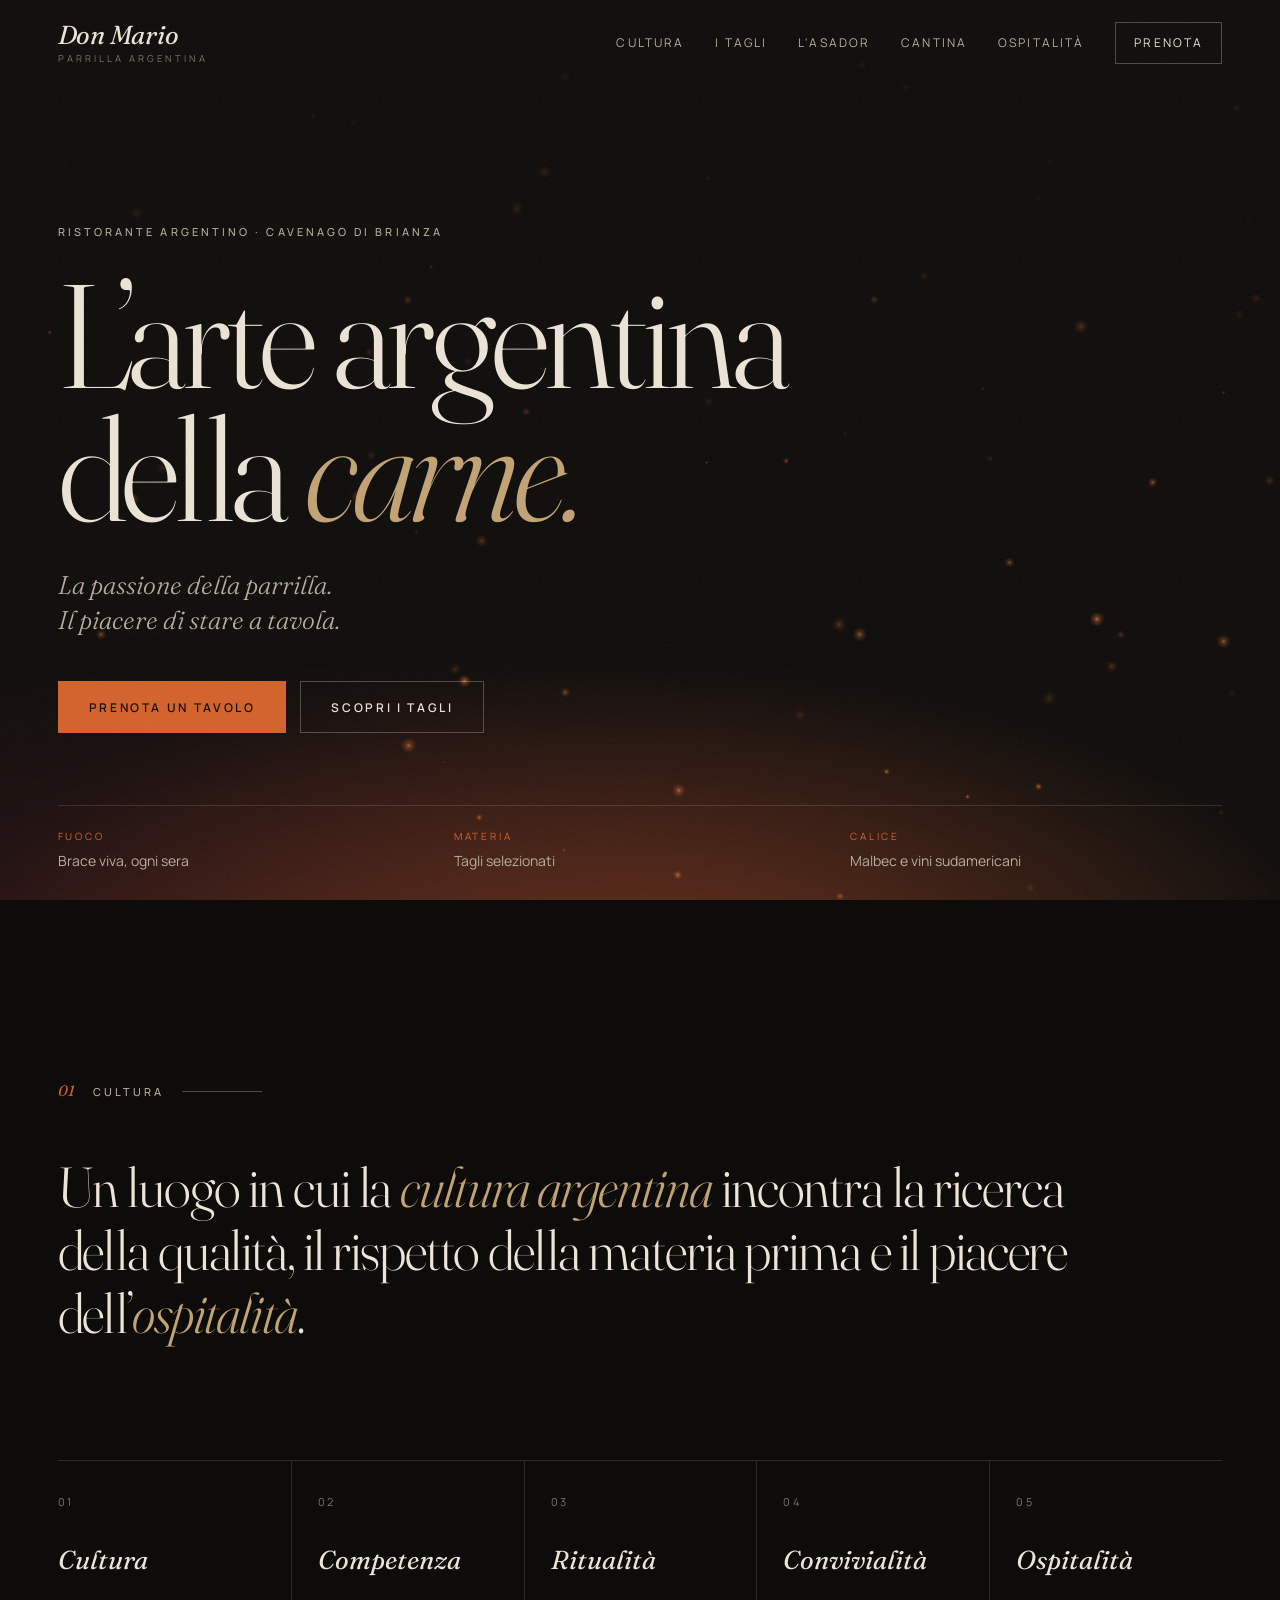
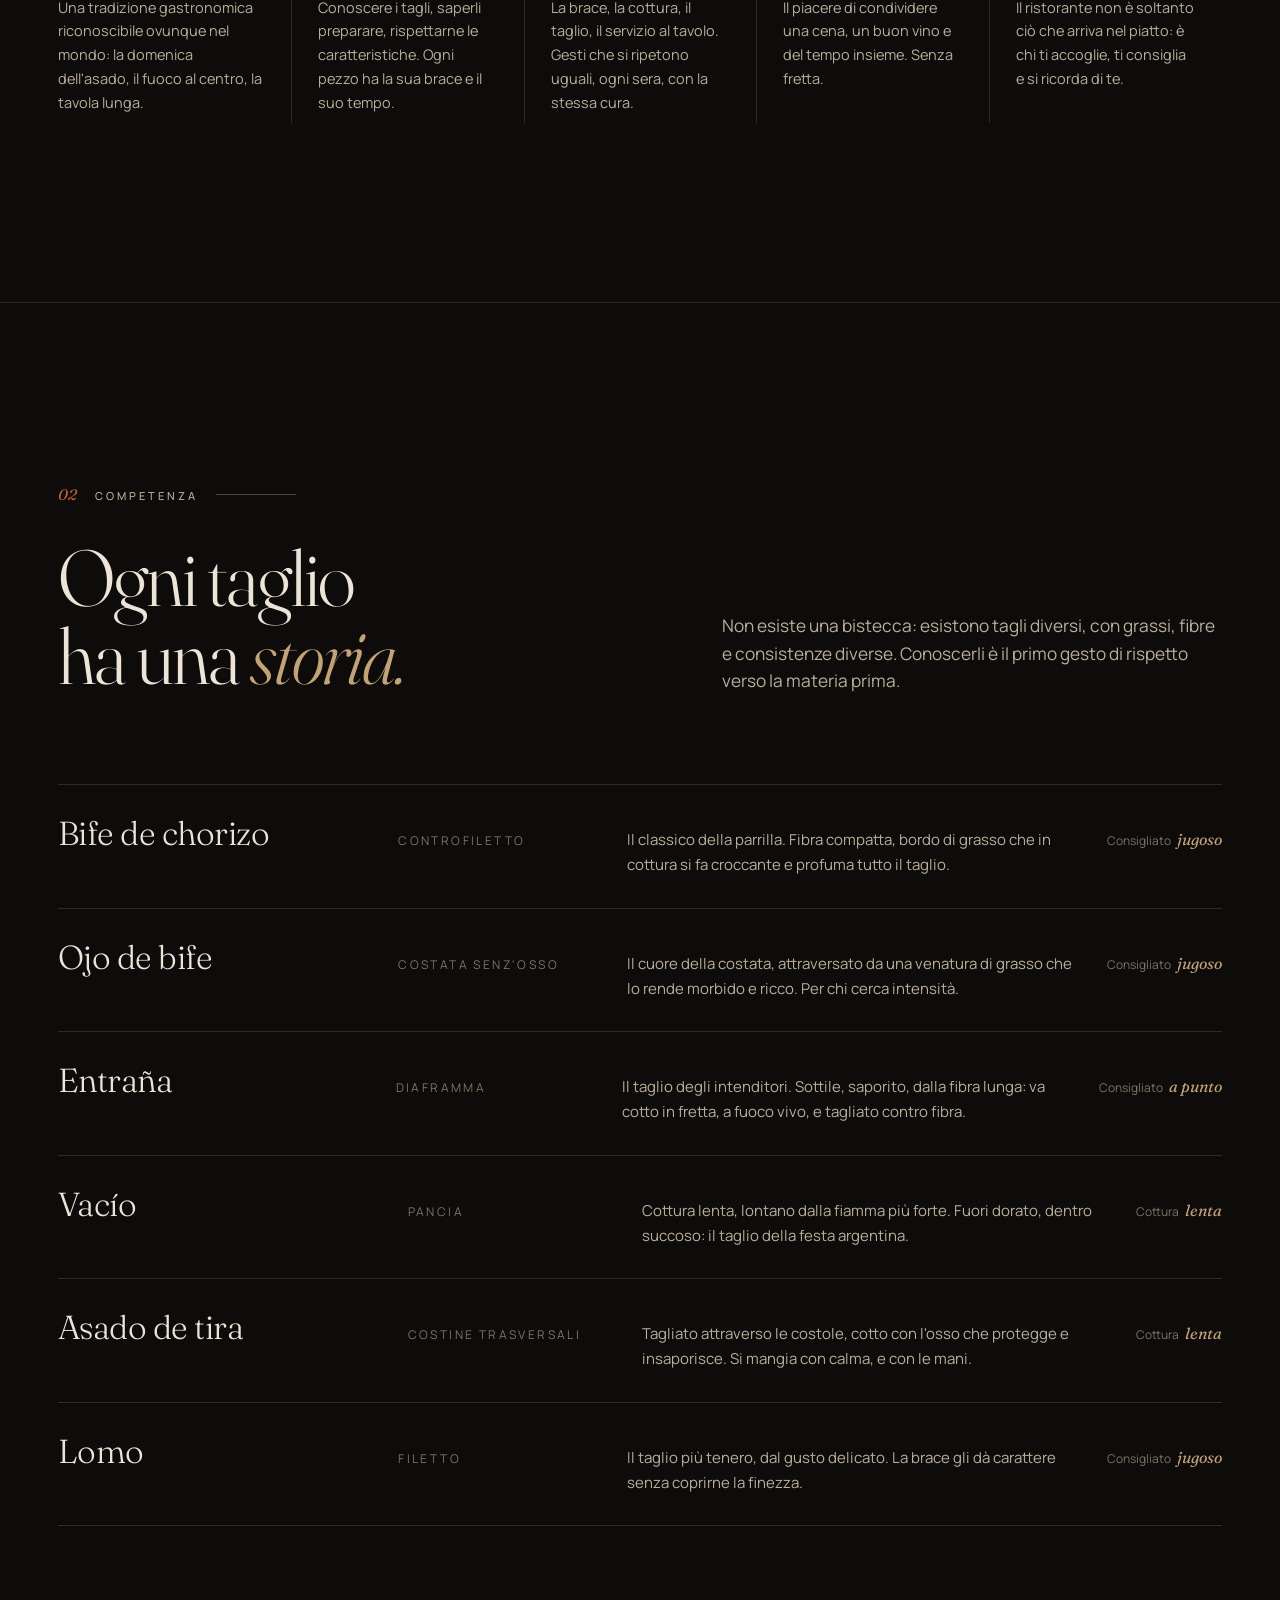
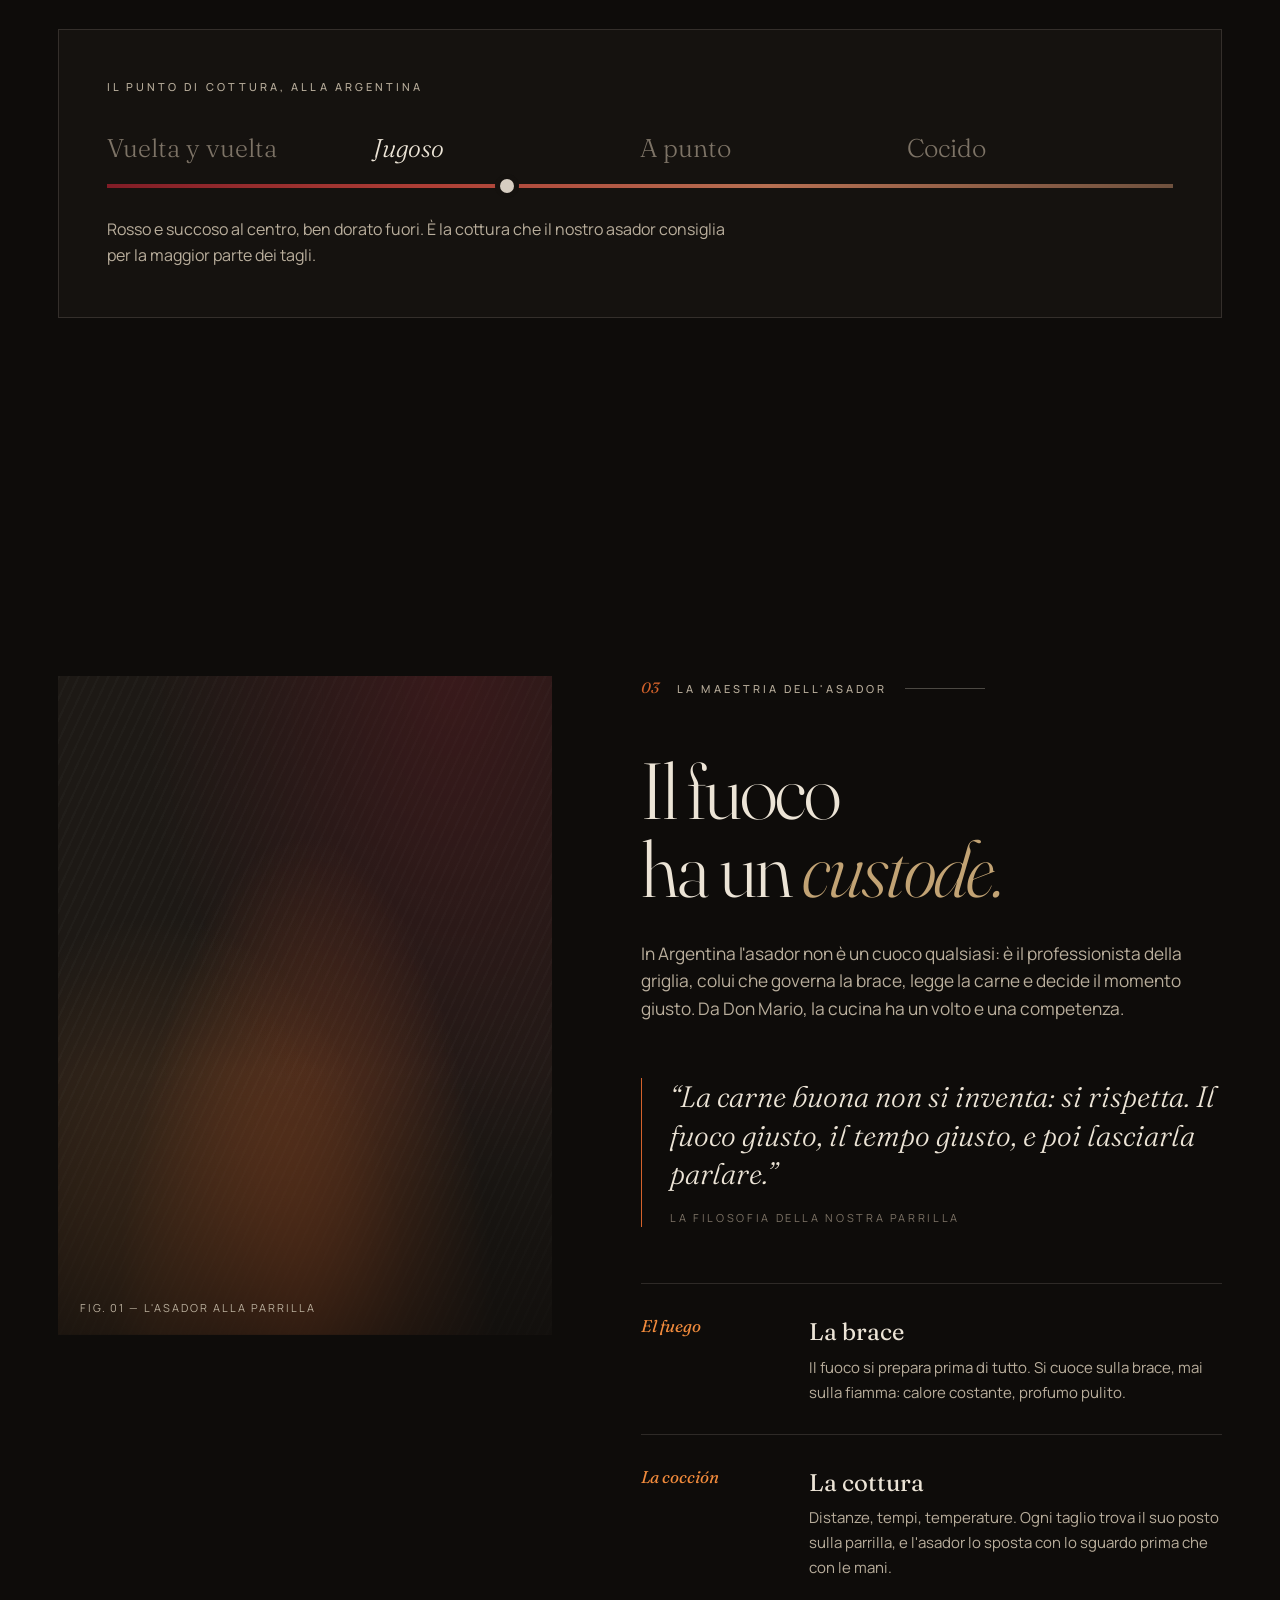
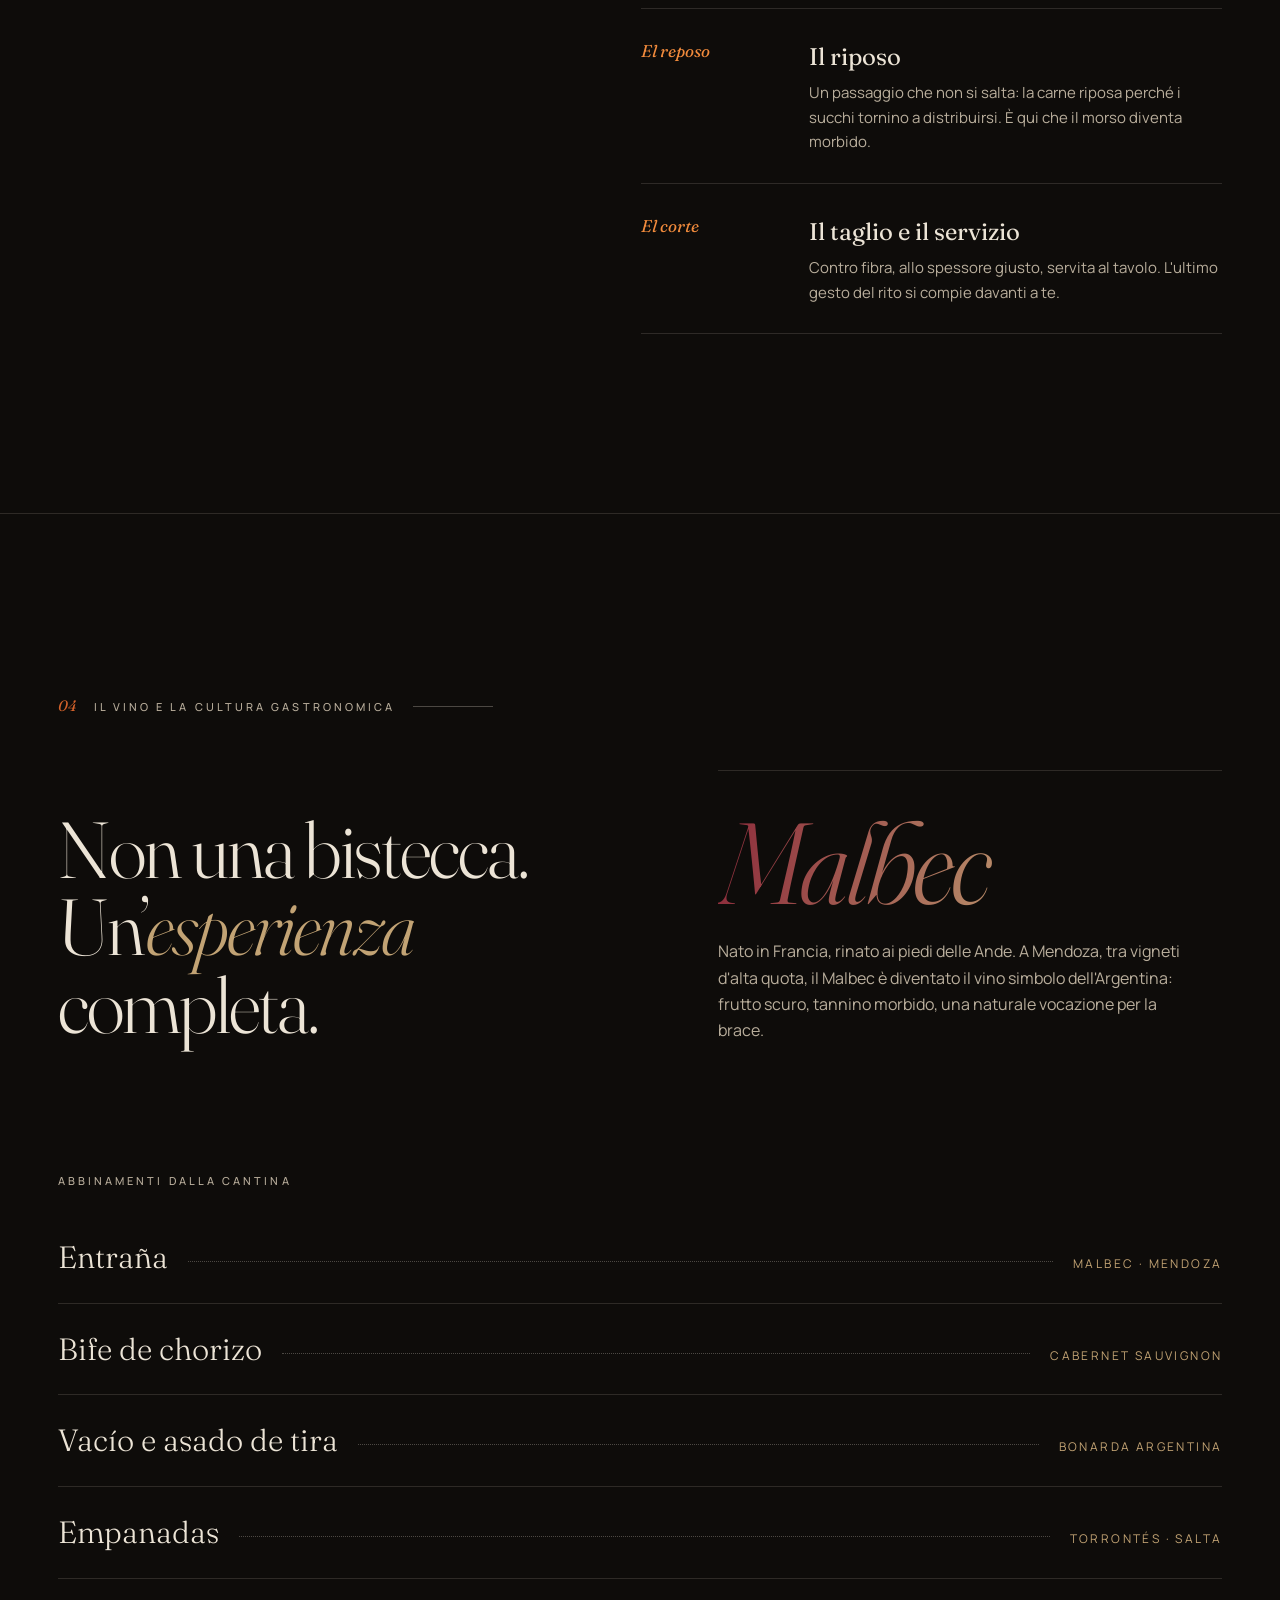
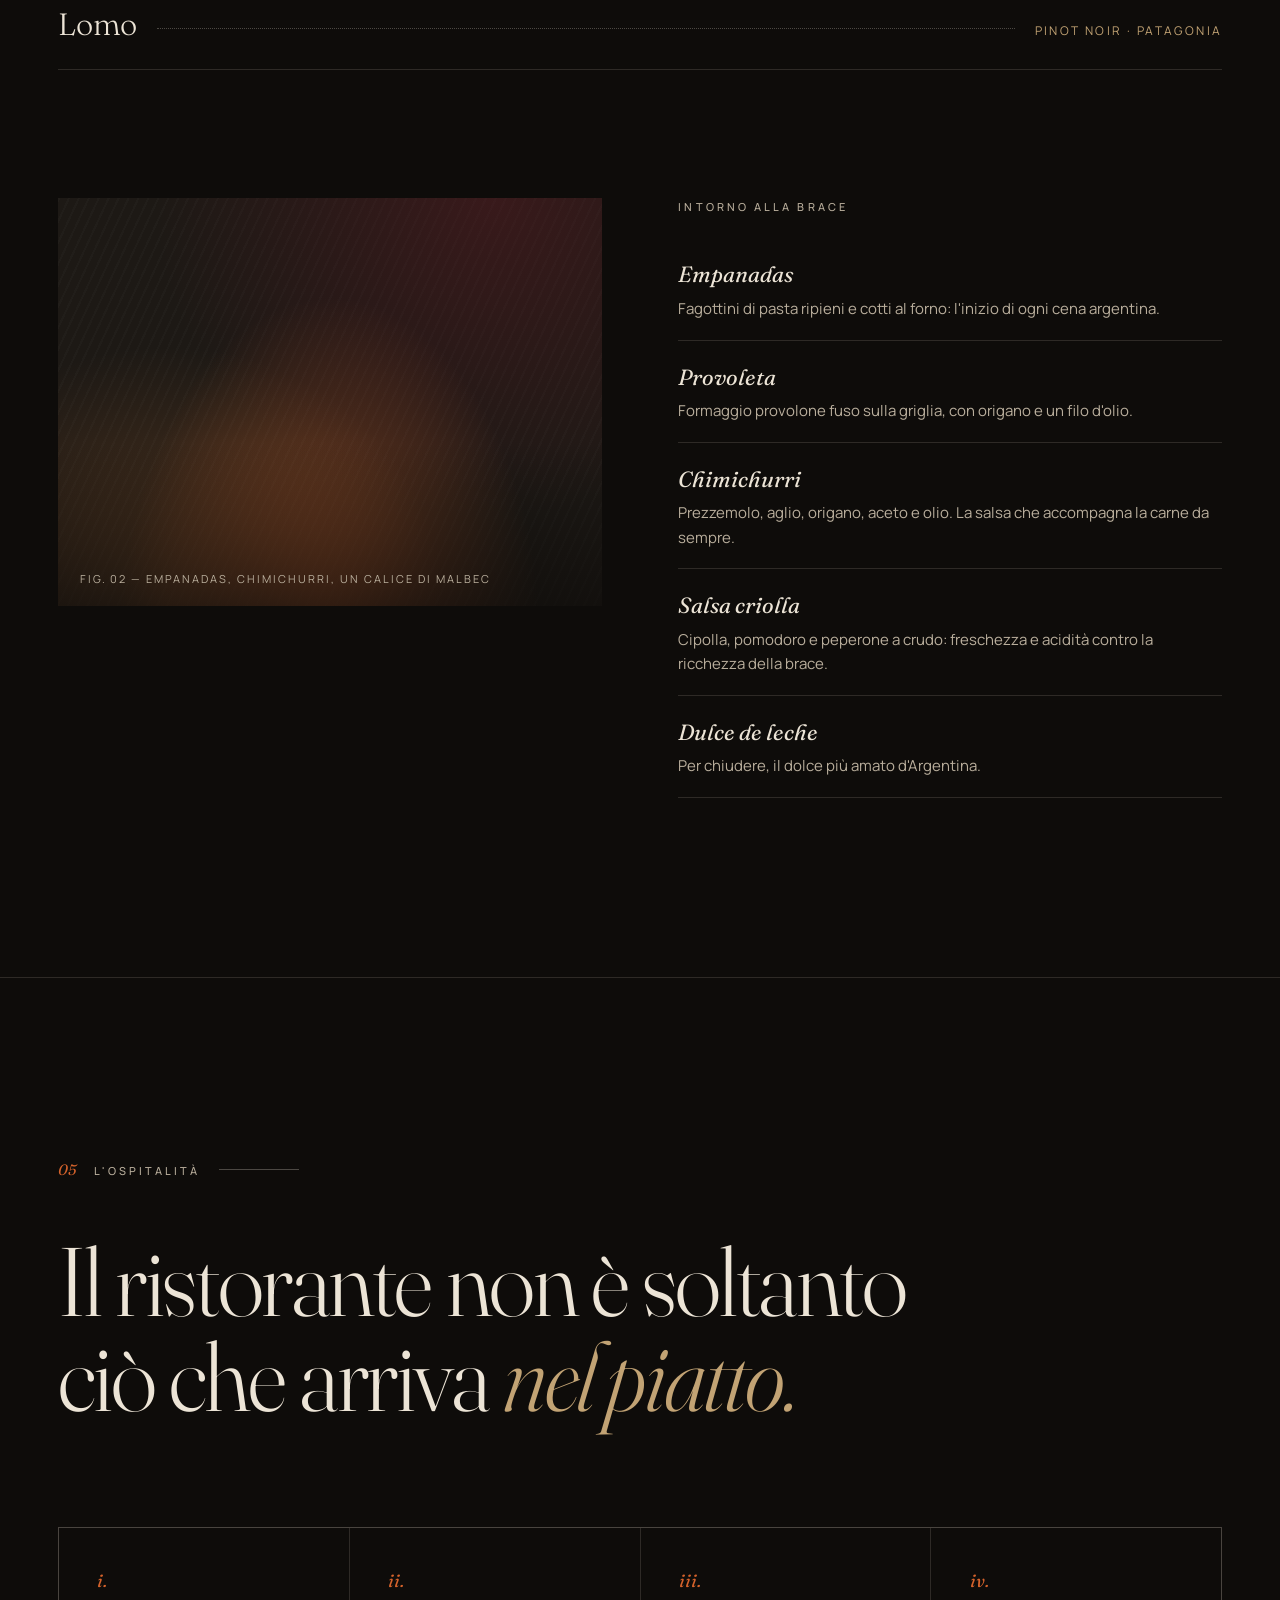
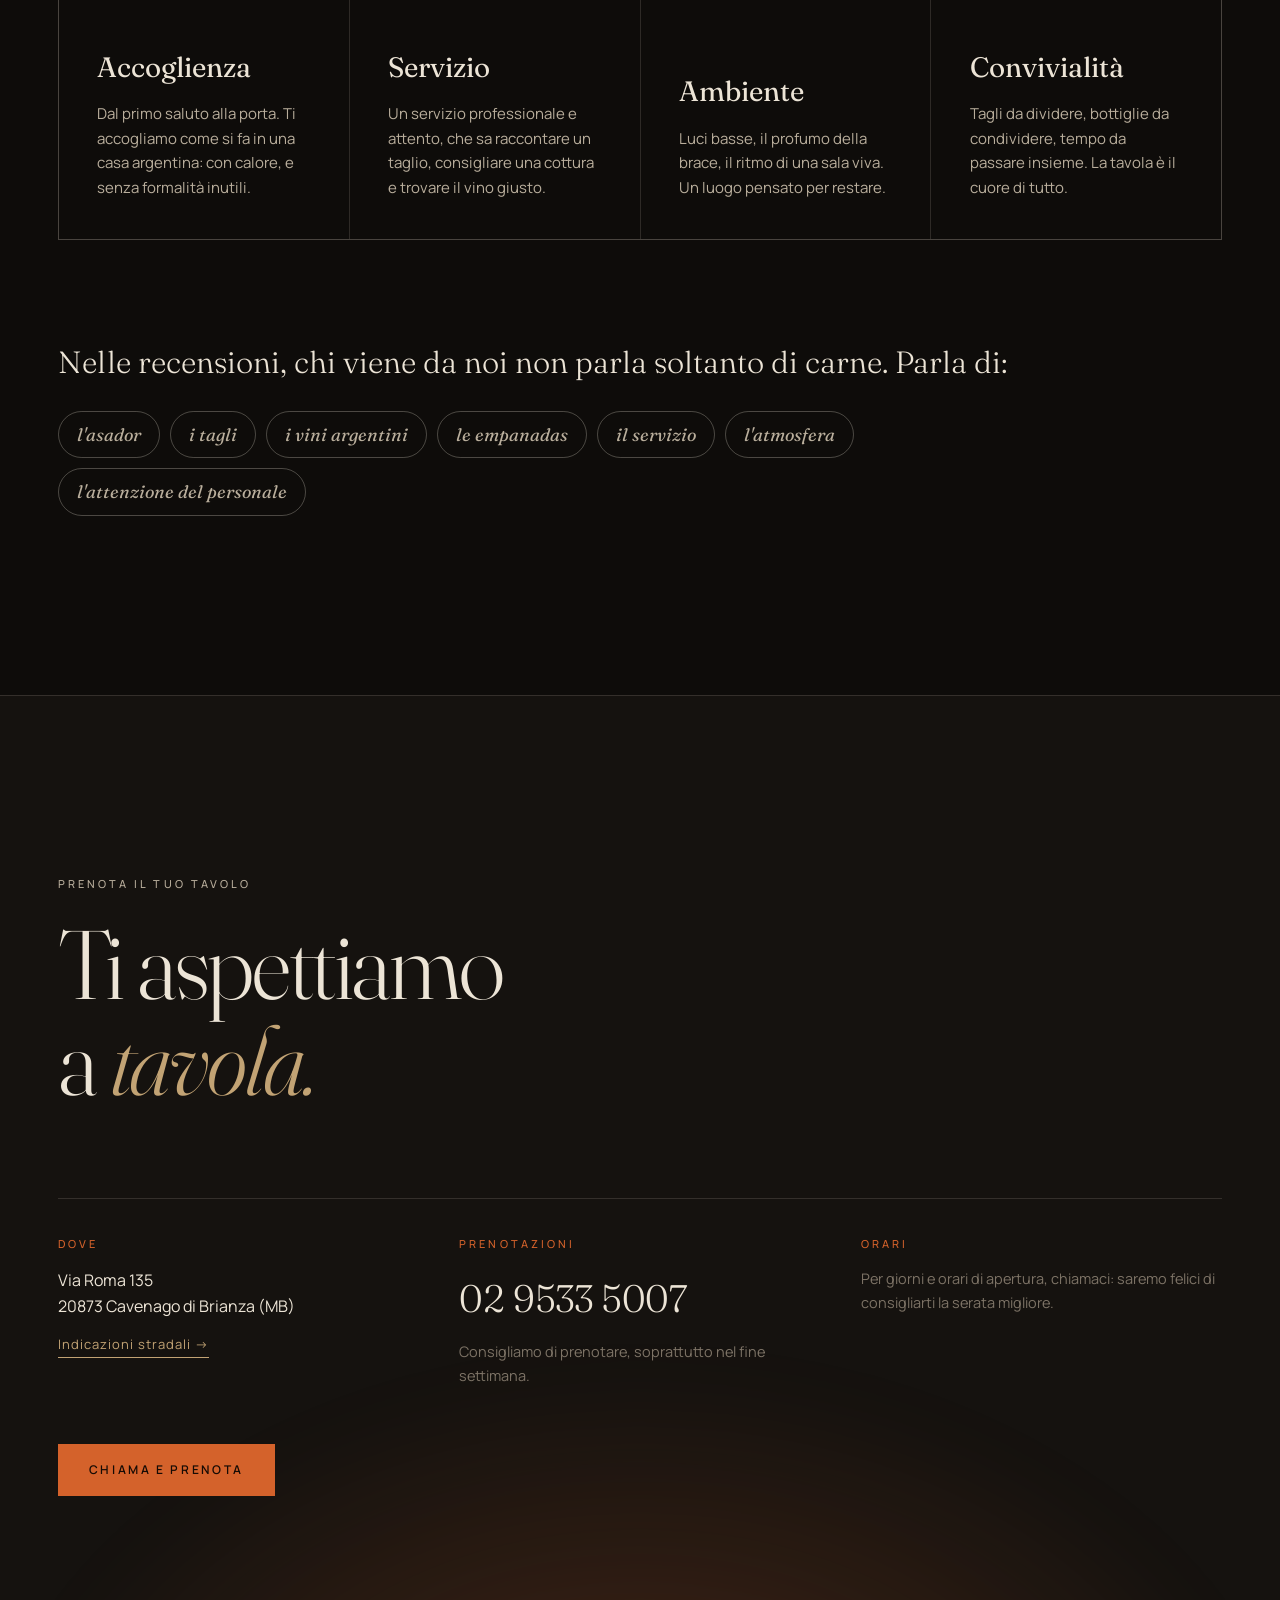
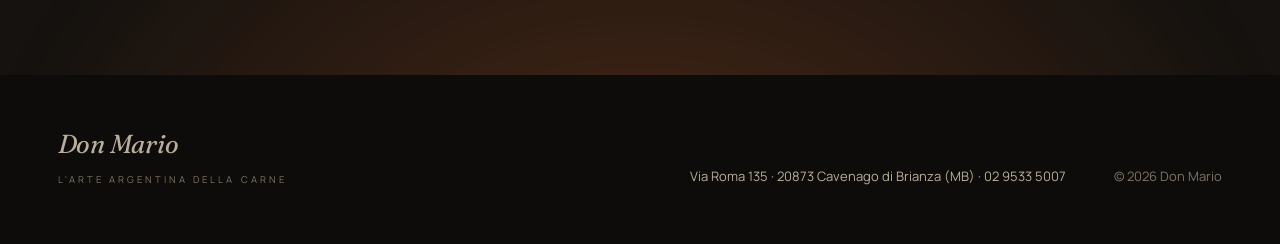
==== don-mario/index.html @ e8f56b74 "Sito Don Mario: ristorante argentino, look dark editoriale Pagina unica in don-mario/ con hero a bra" ====
<!DOCTYPE html>
<html lang="it">
<head>
<meta charset="UTF-8">
<meta name="viewport" content="width=device-width, initial-scale=1.0">
<title>Don Mario — L'arte argentina della carne · Cavenago di Brianza</title>
<meta name="description" content="Don Mario, ristorante argentino a Cavenago di Brianza. La passione della parrilla, la maestria dell'asador, i vini di Mendoza e il piacere di stare a tavola.">
<meta name="theme-color" content="#0e0c0a">

<meta property="og:type" content="restaurant">
<meta property="og:site_name" content="Don Mario">
<meta property="og:title" content="Don Mario — L'arte argentina della carne">
<meta property="og:description" content="La passione della parrilla. Il piacere di stare a tavola. Ristorante argentino a Cavenago di Brianza.">
<meta property="og:locale" content="it_IT">

<link rel="icon" href="favicon.svg" type="image/svg+xml">
<link rel="preconnect" href="https://fonts.googleapis.com">
<link rel="preconnect" href="https://fonts.gstatic.com" crossorigin>
<link href="https://fonts.googleapis.com/css2?family=Fraunces:ital,opsz,wght@0,9..144,300..700;1,9..144,300..600&family=Manrope:wght@400;500;600&display=swap" rel="stylesheet">
<link rel="stylesheet" href="style.css?v=1">

<script type="application/ld+json">
{
  "@context": "https://schema.org",
  "@type": "Restaurant",
  "name": "Don Mario",
  "servesCuisine": ["Argentina", "Carne alla brace"],
  "address": {
    "@type": "PostalAddress",
    "streetAddress": "Via Roma 135",
    "postalCode": "20873",
    "addressLocality": "Cavenago di Brianza",
    "addressRegion": "MB",
    "addressCountry": "IT"
  },
  "telephone": "+39 02 9533 5007",
  "acceptsReservations": true
}
</script>
</head>

<body>

<!--
  DON MARIO — sito vetrina
  Le foto: ogni riquadro .photo accetta un'immagine reale tramite
  style="--img: url('img/nome-file.webp')". Finché non c'è, mostra
  una texture scura "a brace" che regge il layout.
-->

<a class="skip" href="#main">Vai al contenuto</a>

<header class="site-header" data-header>
  <a href="#top" class="brand" aria-label="Don Mario — torna all'inizio">
    <span class="brand__name">Don Mario</span>
    <span class="brand__tag">Parrilla argentina</span>
  </a>

  <nav class="nav" id="nav" aria-label="Navigazione principale">
    <a href="#cultura">Cultura</a>
    <a href="#tagli">I tagli</a>
    <a href="#asador">L'asador</a>
    <a href="#cantina">Cantina</a>
    <a href="#ospitalita">Ospitalità</a>
    <a href="#visita" class="nav__cta">Prenota</a>
  </nav>

  <button class="nav-toggle" aria-expanded="false" aria-controls="nav" data-nav-toggle>
    <span class="sr-only">Apri il menu</span>
    <span></span><span></span>
  </button>
</header>

<main id="main">

  <!-- HERO ======================================================= -->
  <section class="hero" id="top">
    <canvas class="hero__embers" data-embers aria-hidden="true"></canvas>
    <div class="hero__glow" aria-hidden="true"></div>

    <div class="hero__inner">
      <p class="eyebrow reveal">Ristorante argentino · Cavenago di Brianza</p>
      <h1 class="hero__title reveal">
        L’arte argentina<br>
        della <em>carne.</em>
      </h1>
      <p class="hero__lead reveal">
        La passione della parrilla.<br>
        Il piacere di stare a tavola.
      </p>
      <div class="hero__actions reveal">
        <a href="#visita" class="btn btn--solid">Prenota un tavolo</a>
        <a href="#tagli" class="btn btn--line">Scopri i tagli</a>
      </div>
    </div>

    <ul class="hero__meta" aria-label="In breve">
      <li><span>Fuoco</span>Brace viva, ogni sera</li>
      <li><span>Materia</span>Tagli selezionati</li>
      <li><span>Calice</span>Malbec e vini sudamericani</li>
    </ul>
  </section>

  <!-- 01 CULTURA ================================================= -->
  <section class="section manifesto" id="cultura">
    <header class="section__head reveal">
      <span class="section__num">01</span>
      <span class="section__label">Cultura</span>
    </header>

    <p class="manifesto__text reveal">
      Un luogo in cui la <em>cultura argentina</em> incontra la ricerca della qualità,
      il rispetto della materia prima e il piacere dell’<em>ospitalità</em>.
    </p>

    <ol class="pillars">
      <li class="pillar reveal">
        <h3>Cultura</h3>
        <p>Una tradizione gastronomica riconoscibile ovunque nel mondo: la domenica dell'asado, il fuoco al centro, la tavola lunga.</p>
      </li>
      <li class="pillar reveal">
        <h3>Competenza</h3>
        <p>Conoscere i tagli, saperli preparare, rispettarne le caratteristiche. Ogni pezzo ha la sua brace e il suo tempo.</p>
      </li>
      <li class="pillar reveal">
        <h3>Ritualità</h3>
        <p>La brace, la cottura, il taglio, il servizio al tavolo. Gesti che si ripetono uguali, ogni sera, con la stessa cura.</p>
      </li>
      <li class="pillar reveal">
        <h3>Convivialità</h3>
        <p>Il piacere di condividere una cena, un buon vino e del tempo insieme. Senza fretta.</p>
      </li>
      <li class="pillar reveal">
        <h3>Ospitalità</h3>
        <p>Il ristorante non è soltanto ciò che arriva nel piatto: è chi ti accoglie, ti consiglia e si ricorda di te.</p>
      </li>
    </ol>
  </section>

  <!-- 02 I TAGLI ================================================= -->
  <section class="section cuts" id="tagli">
    <div class="cuts__intro">
      <header class="section__head reveal">
        <span class="section__num">02</span>
        <span class="section__label">Competenza</span>
      </header>
      <h2 class="display reveal">Ogni taglio<br>ha una <em>storia.</em></h2>
      <p class="lead reveal">
        Non esiste una bistecca: esistono tagli diversi, con grassi, fibre e
        consistenze diverse. Conoscerli è il primo gesto di rispetto verso la materia prima.
      </p>
    </div>

    <ul class="cut-list">
      <li class="cut reveal">
        <span class="cut__es">Bife de chorizo</span>
        <span class="cut__it">Controfiletto</span>
        <p class="cut__desc">Il classico della parrilla. Fibra compatta, bordo di grasso che in cottura si fa croccante e profuma tutto il taglio.</p>
        <span class="cut__tip">Consigliato <b>jugoso</b></span>
      </li>
      <li class="cut reveal">
        <span class="cut__es">Ojo de bife</span>
        <span class="cut__it">Costata senz'osso</span>
        <p class="cut__desc">Il cuore della costata, attraversato da una venatura di grasso che lo rende morbido e ricco. Per chi cerca intensità.</p>
        <span class="cut__tip">Consigliato <b>jugoso</b></span>
      </li>
      <li class="cut reveal">
        <span class="cut__es">Entraña</span>
        <span class="cut__it">Diaframma</span>
        <p class="cut__desc">Il taglio degli intenditori. Sottile, saporito, dalla fibra lunga: va cotto in fretta, a fuoco vivo, e tagliato contro fibra.</p>
        <span class="cut__tip">Consigliato <b>a punto</b></span>
      </li>
      <li class="cut reveal">
        <span class="cut__es">Vacío</span>
        <span class="cut__it">Pancia</span>
        <p class="cut__desc">Cottura lenta, lontano dalla fiamma più forte. Fuori dorato, dentro succoso: il taglio della festa argentina.</p>
        <span class="cut__tip">Cottura <b>lenta</b></span>
      </li>
      <li class="cut reveal">
        <span class="cut__es">Asado de tira</span>
        <span class="cut__it">Costine trasversali</span>
        <p class="cut__desc">Tagliato attraverso le costole, cotto con l'osso che protegge e insaporisce. Si mangia con calma, e con le mani.</p>
        <span class="cut__tip">Cottura <b>lenta</b></span>
      </li>
      <li class="cut reveal">
        <span class="cut__es">Lomo</span>
        <span class="cut__it">Filetto</span>
        <p class="cut__desc">Il taglio più tenero, dal gusto delicato. La brace gli dà carattere senza coprirne la finezza.</p>
        <span class="cut__tip">Consigliato <b>jugoso</b></span>
      </li>
    </ul>

    <!-- Scala di cottura interattiva -->
    <div class="doneness reveal" data-doneness>
      <p class="doneness__title">Il punto di cottura, alla argentina</p>
      <div class="doneness__scale" role="tablist" aria-label="Punti di cottura">
        <button role="tab" aria-selected="false" data-level="0">Vuelta y vuelta</button>
        <button role="tab" aria-selected="true"  data-level="1">Jugoso</button>
        <button role="tab" aria-selected="false" data-level="2">A punto</button>
        <button role="tab" aria-selected="false" data-level="3">Cocido</button>
      </div>
      <div class="doneness__bar" aria-hidden="true"><span data-doneness-bar></span></div>
      <p class="doneness__text" data-doneness-text aria-live="polite">
        Rosso e succoso al centro, ben dorato fuori. È la cottura che il nostro asador consiglia per la maggior parte dei tagli.
      </p>
    </div>
  </section>

  <!-- 03 L'ASADOR ================================================ -->
  <section class="section asador" id="asador">
    <figure class="photo photo--tall asador__photo reveal" style="--img: none">
      <figcaption>Fig. 01 — L'asador alla parrilla</figcaption>
    </figure>

    <div class="asador__body">
      <header class="section__head reveal">
        <span class="section__num">03</span>
        <span class="section__label">La maestria dell'asador</span>
      </header>
      <h2 class="display reveal">Il fuoco<br>ha un <em>custode.</em></h2>
      <p class="lead reveal">
        In Argentina l'asador non è un cuoco qualsiasi: è il professionista della griglia,
        colui che governa la brace, legge la carne e decide il momento giusto.
        Da Don Mario, la cucina ha un volto e una competenza.
      </p>

      <blockquote class="pull reveal">
        <p>“La carne buona non si inventa: si rispetta. Il fuoco giusto, il tempo giusto, e poi lasciarla parlare.”</p>
        <cite>La filosofia della nostra parrilla</cite>
      </blockquote>

      <ol class="ritual">
        <li class="reveal">
          <span class="ritual__es">El fuego</span>
          <h3>La brace</h3>
          <p>Il fuoco si prepara prima di tutto. Si cuoce sulla brace, mai sulla fiamma: calore costante, profumo pulito.</p>
        </li>
        <li class="reveal">
          <span class="ritual__es">La cocción</span>
          <h3>La cottura</h3>
          <p>Distanze, tempi, temperature. Ogni taglio trova il suo posto sulla parrilla, e l'asador lo sposta con lo sguardo prima che con le mani.</p>
        </li>
        <li class="reveal">
          <span class="ritual__es">El reposo</span>
          <h3>Il riposo</h3>
          <p>Un passaggio che non si salta: la carne riposa perché i succhi tornino a distribuirsi. È qui che il morso diventa morbido.</p>
        </li>
        <li class="reveal">
          <span class="ritual__es">El corte</span>
          <h3>Il taglio e il servizio</h3>
          <p>Contro fibra, allo spessore giusto, servita al tavolo. L'ultimo gesto del rito si compie davanti a te.</p>
        </li>
      </ol>
    </div>
  </section>

  <!-- 04 CANTINA ================================================= -->
  <section class="section wine" id="cantina">
    <header class="section__head reveal">
      <span class="section__num">04</span>
      <span class="section__label">Il vino e la cultura gastronomica</span>
    </header>

    <div class="wine__hero">
      <h2 class="display reveal">Non una bistecca.<br>Un’<em>esperienza</em> completa.</h2>
      <div class="malbec reveal">
        <span class="malbec__word">Malbec</span>
        <p>
          Nato in Francia, rinato ai piedi delle Ande. A Mendoza, tra vigneti
          d'alta quota, il Malbec è diventato il vino simbolo dell'Argentina:
          frutto scuro, tannino morbido, una naturale vocazione per la brace.
        </p>
      </div>
    </div>

    <div class="pairings">
      <p class="pairings__title reveal">Abbinamenti dalla cantina</p>
      <ul>
        <li class="reveal"><span class="p-food">Entraña</span><span class="p-line" aria-hidden="true"></span><span class="p-wine">Malbec · Mendoza</span></li>
        <li class="reveal"><span class="p-food">Bife de chorizo</span><span class="p-line" aria-hidden="true"></span><span class="p-wine">Cabernet Sauvignon</span></li>
        <li class="reveal"><span class="p-food">Vacío e asado de tira</span><span class="p-line" aria-hidden="true"></span><span class="p-wine">Bonarda argentina</span></li>
        <li class="reveal"><span class="p-food">Empanadas</span><span class="p-line" aria-hidden="true"></span><span class="p-wine">Torrontés · Salta</span></li>
        <li class="reveal"><span class="p-food">Lomo</span><span class="p-line" aria-hidden="true"></span><span class="p-wine">Pinot Noir · Patagonia</span></li>
      </ul>
    </div>

    <div class="table-around">
      <figure class="photo photo--wide reveal" style="--img: none">
        <figcaption>Fig. 02 — Empanadas, chimichurri, un calice di Malbec</figcaption>
      </figure>
      <div class="table-around__list">
        <p class="pairings__title reveal">Intorno alla brace</p>
        <dl>
          <div class="reveal"><dt>Empanadas</dt><dd>Fagottini di pasta ripieni e cotti al forno: l'inizio di ogni cena argentina.</dd></div>
          <div class="reveal"><dt>Provoleta</dt><dd>Formaggio provolone fuso sulla griglia, con origano e un filo d'olio.</dd></div>
          <div class="reveal"><dt>Chimichurri</dt><dd>Prezzemolo, aglio, origano, aceto e olio. La salsa che accompagna la carne da sempre.</dd></div>
          <div class="reveal"><dt>Salsa criolla</dt><dd>Cipolla, pomodoro e peperone a crudo: freschezza e acidità contro la ricchezza della brace.</dd></div>
          <div class="reveal"><dt>Dulce de leche</dt><dd>Per chiudere, il dolce più amato d'Argentina.</dd></div>
        </dl>
      </div>
    </div>
  </section>

  <!-- 05 OSPITALITÀ ============================================== -->
  <section class="section hospitality" id="ospitalita">
    <header class="section__head reveal">
      <span class="section__num">05</span>
      <span class="section__label">L'ospitalità</span>
    </header>

    <h2 class="display display--xl reveal">
      Il ristorante non è soltanto<br>
      ciò che arriva <em>nel piatto.</em>
    </h2>

    <div class="hospitality__grid">
      <div class="hosp reveal">
        <span class="hosp__n">i.</span>
        <h3>Accoglienza</h3>
        <p>Dal primo saluto alla porta. Ti accogliamo come si fa in una casa argentina: con calore, e senza formalità inutili.</p>
      </div>
      <div class="hosp reveal">
        <span class="hosp__n">ii.</span>
        <h3>Servizio</h3>
        <p>Un servizio professionale e attento, che sa raccontare un taglio, consigliare una cottura e trovare il vino giusto.</p>
      </div>
      <div class="hosp reveal">
        <span class="hosp__n">iii.</span>
        <h3>Ambiente</h3>
        <p>Luci basse, il profumo della brace, il ritmo di una sala viva. Un luogo pensato per restare.</p>
      </div>
      <div class="hosp reveal">
        <span class="hosp__n">iv.</span>
        <h3>Convivialità</h3>
        <p>Tagli da dividere, bottiglie da condividere, tempo da passare insieme. La tavola è il cuore di tutto.</p>
      </div>
    </div>

    <!-- Temi ricorrenti nelle recensioni degli ospiti.
         Per citare recensioni testuali, inserire solo frasi reali con fonte e data. -->
    <div class="voices reveal">
      <p class="voices__lead">Nelle recensioni, chi viene da noi non parla soltanto di carne. Parla di:</p>
      <ul class="voices__tags">
        <li>l'asador</li>
        <li>i tagli</li>
        <li>i vini argentini</li>
        <li>le empanadas</li>
        <li>il servizio</li>
        <li>l'atmosfera</li>
        <li>l'attenzione del personale</li>
      </ul>
    </div>
  </section>

  <!-- VISITA / PRENOTA =========================================== -->
  <section class="visit" id="visita">
    <div class="visit__glow" aria-hidden="true"></div>
    <div class="visit__inner">
      <p class="eyebrow reveal">Prenota il tuo tavolo</p>
      <h2 class="display display--xl reveal">Ti aspettiamo<br>a <em>tavola.</em></h2>

      <div class="visit__grid">
        <div class="visit__col reveal">
          <h3>Dove</h3>
          <p>Via Roma 135<br>20873 Cavenago di Brianza (MB)</p>
          <a class="link" href="https://www.google.com/maps/search/?api=1&query=Don+Mario+Via+Roma+135+Cavenago+di+Brianza" target="_blank" rel="noopener">Indicazioni stradali →</a>
        </div>
        <div class="visit__col reveal">
          <h3>Prenotazioni</h3>
          <p><a class="phone" href="tel:+390295335007">02 9533 5007</a></p>
          <p class="muted">Consigliamo di prenotare, soprattutto nel fine settimana.</p>
        </div>
        <div class="visit__col reveal">
          <h3>Orari</h3>
          <!-- Inserire qui i giorni e gli orari di apertura ufficiali -->
          <p class="muted">Per giorni e orari di apertura, chiamaci: saremo felici di consigliarti la serata migliore.</p>
        </div>
      </div>

      <div class="visit__actions reveal">
        <a href="tel:+390295335007" class="btn btn--solid">Chiama e prenota</a>
      </div>
    </div>
  </section>

</main>

<footer class="site-footer">
  <div class="site-footer__brand">
    <span class="brand__name">Don Mario</span>
    <span class="brand__tag">L'arte argentina della carne</span>
  </div>
  <p>Via Roma 135 · 20873 Cavenago di Brianza (MB) · <a href="tel:+390295335007">02 9533 5007</a></p>
  <p class="muted">© <span data-year>2026</span> Don Mario</p>
</footer>

<script src="script.js?v=1"></script>
</body>
</html>
---- don-mario/style.css ----
/* =========================================================
   DON MARIO — dark editorial
   ========================================================= */

:root {
  --bg:        #0e0c0a;
  --bg-2:      #15120f;
  --bg-3:      #1d1915;
  --ink:       #ece4d6;
  --ink-2:     #b9ae9c;
  --ink-3:     #7d7366;
  --line:      rgba(236, 228, 214, .14);
  --line-2:    rgba(236, 228, 214, .28);
  --ember:     #d4622b;
  --ember-2:   #f08a3c;
  --gold:      #c2a374;
  --wine:      #5a1a22;

  --serif: "Fraunces", "Times New Roman", serif;
  --sans:  "Manrope", system-ui, -apple-system, sans-serif;

  --gutter: clamp(16px, 4.5vw, 72px);
  --max: 1360px;
  --ease: cubic-bezier(.2, .7, .1, 1);
}

*, *::before, *::after { box-sizing: border-box; }

html { scroll-behavior: smooth; scroll-padding-top: 80px; }
@media (prefers-reduced-motion: reduce) { html { scroll-behavior: auto; } }

body {
  margin: 0;
  background: var(--bg);
  color: var(--ink);
  font-family: var(--sans);
  font-size: 16px;
  line-height: 1.65;
  -webkit-font-smoothing: antialiased;
  text-rendering: optimizeLegibility;
  overflow-x: hidden;
}

/* grana editoriale su tutta la pagina */
body::after {
  content: "";
  position: fixed;
  inset: 0;
  pointer-events: none;
  z-index: 100;
  opacity: .06;
  background-image: url("data:image/svg+xml,%3Csvg xmlns='http://www.w3.org/2000/svg' width='160' height='160'%3E%3Cfilter id='n'%3E%3CfeTurbulence type='fractalNoise' baseFrequency='.9' numOctaves='3' stitchTiles='stitch'/%3E%3C/filter%3E%3Crect width='100%25' height='100%25' filter='url(%23n)'/%3E%3C/svg%3E");
}

img { max-width: 100%; display: block; }
a { color: inherit; }
em { font-style: italic; color: var(--gold); font-weight: 300; }
h1, h2, h3 { margin: 0; font-weight: 400; }
p { margin: 0; }

::selection { background: var(--ember); color: var(--bg); }

.sr-only {
  position: absolute; width: 1px; height: 1px; overflow: hidden;
  clip: rect(0 0 0 0); white-space: nowrap;
}
.skip {
  position: absolute; left: 16px; top: -60px; z-index: 200;
  background: var(--ink); color: var(--bg); padding: 10px 16px;
}
.skip:focus { top: 16px; }

:focus-visible { outline: 1px solid var(--gold); outline-offset: 4px; }

.muted { color: var(--ink-3); }

/* ---------- Tipografia ---------- */

.eyebrow,
.section__label,
.pairings__title,
.doneness__title {
  font-family: var(--sans);
  font-size: 11px;
  letter-spacing: .28em;
  text-transform: uppercase;
  color: var(--ink-2);
  font-weight: 500;
}

.display {
  font-family: var(--serif);
  font-variation-settings: "opsz" 144;
  font-weight: 300;
  font-size: clamp(40px, 6.2vw, 92px);
  line-height: .98;
  letter-spacing: -.025em;
}
.display--xl { font-size: clamp(44px, 7.6vw, 124px); }

.lead {
  font-size: clamp(17px, 1.35vw, 20px);
  line-height: 1.6;
  color: var(--ink-2);
  max-width: 34em;
}

/* ---------- Bottoni e link ---------- */

.btn {
  display: inline-flex;
  align-items: center;
  justify-content: center;
  min-height: 52px;
  padding: 0 30px;
  font-size: 12px;
  letter-spacing: .22em;
  text-transform: uppercase;
  font-weight: 600;
  text-decoration: none;
  border: 1px solid transparent;
  transition: background .35s var(--ease), color .35s var(--ease), border-color .35s var(--ease);
}
.btn--solid { background: var(--ember); color: #160b05; }
.btn--solid:hover { background: var(--ember-2); }
.btn--line { border-color: var(--line-2); color: var(--ink); }
.btn--line:hover { border-color: var(--ink); }

.link {
  display: inline-block;
  margin-top: 14px;
  font-size: 13px;
  letter-spacing: .08em;
  color: var(--gold);
  text-decoration: none;
  border-bottom: 1px solid currentColor;
  padding-bottom: 2px;
}

/* ---------- Header ---------- */

.site-header {
  position: fixed;
  inset: 0 0 auto 0;
  z-index: 50;
  display: flex;
  align-items: center;
  justify-content: space-between;
  gap: 24px;
  padding: 22px var(--gutter);
  transition: background .4s var(--ease), padding .4s var(--ease), border-color .4s var(--ease);
  border-bottom: 1px solid transparent;
}
.site-header.is-solid {
  background: rgba(14, 12, 10, .88);
  backdrop-filter: blur(14px);
  -webkit-backdrop-filter: blur(14px);
  padding-block: 14px;
  border-bottom-color: var(--line);
}

.brand { text-decoration: none; display: flex; flex-direction: column; line-height: 1; }
.brand__name {
  font-family: var(--serif);
  font-style: italic;
  font-weight: 400;
  font-size: 26px;
  letter-spacing: -.01em;
}
.brand__tag {
  margin-top: 6px;
  font-size: 9.5px;
  letter-spacing: .32em;
  text-transform: uppercase;
  color: var(--ink-3);
}

.nav { display: flex; align-items: center; gap: clamp(18px, 2.4vw, 38px); }
.nav a {
  font-size: 12px;
  letter-spacing: .18em;
  text-transform: uppercase;
  text-decoration: none;
  color: var(--ink-2);
  transition: color .3s;
}
.nav a:hover { color: var(--ink); }
.nav .nav__cta {
  color: var(--ink);
  border: 1px solid var(--line-2);
  padding: 10px 18px;
}
.nav .nav__cta:hover { border-color: var(--ember); color: var(--ember-2); }

.nav-toggle {
  display: none;
  width: 44px; height: 44px;
  background: none; border: 0; padding: 0;
  cursor: pointer;
  position: relative;
}
.nav-toggle span:not(.sr-only) {
  position: absolute; left: 10px; right: 10px; height: 1px;
  background: var(--ink);
  transition: transform .35s var(--ease), top .35s var(--ease);
}
.nav-toggle span:nth-of-type(2) { top: 18px; }
.nav-toggle span:nth-of-type(3) { top: 26px; }
.nav-toggle[aria-expanded="true"] span:nth-of-type(2) { top: 22px; transform: rotate(45deg); }
.nav-toggle[aria-expanded="true"] span:nth-of-type(3) { top: 22px; transform: rotate(-45deg); }

@media (max-width: 900px) {
  .nav-toggle { display: block; z-index: 2; }
  .nav {
    position: fixed;
    inset: 0;
    flex-direction: column;
    justify-content: center;
    gap: 26px;
    background: var(--bg);
    opacity: 0;
    visibility: hidden;
    transition: opacity .4s var(--ease), visibility .4s;
  }
  .nav.is-open { opacity: 1; visibility: visible; }
  .nav a { font-family: var(--serif); font-size: 32px; letter-spacing: 0; text-transform: none; color: var(--ink); }
  .nav .nav__cta { font-family: var(--sans); font-size: 12px; letter-spacing: .22em; text-transform: uppercase; margin-top: 12px; padding: 14px 26px; }
}

/* ---------- Hero ---------- */

.hero {
  position: relative;
  min-height: 100vh;
  min-height: 100svh;
  display: flex;
  flex-direction: column;
  justify-content: flex-end;
  padding: 140px var(--gutter) 0;
  overflow: hidden;
  isolation: isolate;
}
.hero__embers {
  position: absolute; inset: 0;
  width: 100%; height: 100%;
  z-index: -1;
}
.hero__glow {
  position: absolute;
  left: 50%; bottom: -35vh;
  width: 140vw; height: 70vh;
  transform: translateX(-50%);
  z-index: -2;
  background:
    radial-gradient(ellipse at 50% 60%, rgba(212, 98, 43, .38), transparent 55%),
    radial-gradient(ellipse at 30% 70%, rgba(90, 26, 34, .45), transparent 60%);
  filter: blur(20px);
  animation: breathe 7s ease-in-out infinite alternate;
}
@keyframes breathe {
  from { opacity: .75; transform: translateX(-50%) scale(1); }
  to   { opacity: 1;   transform: translateX(-50%) scale(1.06); }
}

.hero__inner { max-width: var(--max); width: 100%; margin: 0 auto; padding-bottom: clamp(48px, 8vh, 96px); }

.hero__title {
  margin-top: 28px;
  font-family: var(--serif);
  font-variation-settings: "opsz" 144;
  font-weight: 300;
  font-size: clamp(54px, 11.5vw, 196px);
  line-height: .9;
  letter-spacing: -.035em;
}
.hero__lead {
  margin-top: 34px;
  font-family: var(--serif);
  font-style: italic;
  font-weight: 300;
  font-size: clamp(20px, 2vw, 28px);
  line-height: 1.35;
  color: var(--ink-2);
}
.hero__actions { margin-top: 44px; display: flex; flex-wrap: wrap; gap: 14px; }

.hero__meta {
  list-style: none;
  margin: 0 auto;
  padding: 22px 0 28px;
  width: 100%;
  max-width: var(--max);
  display: grid;
  grid-template-columns: repeat(3, 1fr);
  gap: 24px;
  border-top: 1px solid var(--line);
  font-size: 14px;
  color: var(--ink-2);
}
.hero__meta span {
  display: block;
  font-size: 10px;
  letter-spacing: .28em;
  text-transform: uppercase;
  color: var(--ember);
  margin-bottom: 4px;
}
@media (max-width: 640px) {
  .hero__meta { grid-template-columns: 1fr; gap: 12px; }
  .hero__actions .btn { flex: 1 1 100%; }
}

/* ---------- Sezioni ---------- */

.section {
  max-width: var(--max);
  margin: 0 auto;
  padding: clamp(96px, 14vw, 200px) var(--gutter);
  position: relative;
}
.section__head {
  display: flex;
  align-items: baseline;
  gap: 18px;
  margin-bottom: clamp(32px, 4vw, 56px);
}
.section__num {
  font-family: var(--serif);
  font-style: italic;
  font-size: 15px;
  color: var(--ember);
}
.section__head::after {
  content: "";
  flex: 0 1 80px;
  height: 1px;
  background: var(--line-2);
  align-self: center;
}

/* ---------- 01 Manifesto ---------- */

.manifesto__text {
  font-family: var(--serif);
  font-variation-settings: "opsz" 144;
  font-weight: 300;
  font-size: clamp(30px, 4.4vw, 66px);
  line-height: 1.12;
  letter-spacing: -.02em;
  max-width: 19em;
}

.pillars {
  list-style: none;
  padding: 0;
  margin: clamp(72px, 9vw, 130px) 0 0;
  display: grid;
  grid-template-columns: repeat(5, 1fr);
  border-top: 1px solid var(--line);
  counter-reset: p;
}
.pillar {
  padding: 32px 26px 8px 0;
  counter-increment: p;
}
.pillar + .pillar { padding-left: 26px; border-left: 1px solid var(--line); }
.pillar::before {
  content: counter(p, decimal-leading-zero);
  display: block;
  font-size: 11px;
  letter-spacing: .2em;
  color: var(--ink-3);
  margin-bottom: 28px;
}
.pillar h3 {
  font-family: var(--serif);
  font-size: 26px;
  font-style: italic;
  margin-bottom: 14px;
}
.pillar p { font-size: 14.5px; color: var(--ink-2); }

@media (max-width: 1100px) {
  .pillars { grid-template-columns: repeat(2, 1fr); }
  .pillar, .pillar + .pillar { padding: 32px 24px 32px 0; border-left: 0; border-bottom: 1px solid var(--line); }
  .pillar:nth-child(even) { padding-left: 24px; border-left: 1px solid var(--line); }
}
@media (max-width: 600px) {
  .pillars { grid-template-columns: 1fr; }
  .pillar:nth-child(even) { padding-left: 0; border-left: 0; }
}

/* ---------- 02 Tagli ---------- */

.cuts { border-top: 1px solid var(--line); }
.cuts__intro { display: grid; gap: 32px; margin-bottom: clamp(56px, 7vw, 96px); }
@media (min-width: 1000px) {
  .cuts__intro { grid-template-columns: 1.2fr 1fr; align-items: end; column-gap: 64px; }
  .cuts__intro .section__head { grid-column: 1 / -1; margin-bottom: 0; }
}

.cut-list { list-style: none; margin: 0; padding: 0; border-top: 1px solid var(--line); }
.cut {
  display: grid;
  grid-template-columns: minmax(0, 1.1fr) minmax(0, .7fr) minmax(0, 1.6fr) auto;
  gap: 32px;
  align-items: baseline;
  padding: 30px 0;
  border-bottom: 1px solid var(--line);
  position: relative;
  transition: padding .45s var(--ease);
}
.cut::before {
  content: "";
  position: absolute; left: 0; top: -1px;
  height: 1px; width: 0;
  background: var(--ember);
  transition: width .6s var(--ease);
}
.cut:hover::before { width: 100%; }
@media (hover: hover) { .cut:hover { padding-left: 14px; } }

.cut__es {
  font-family: var(--serif);
  font-size: clamp(26px, 2.6vw, 38px);
  font-weight: 300;
  letter-spacing: -.015em;
  line-height: 1.1;
}
.cut__it { font-size: 12px; letter-spacing: .2em; text-transform: uppercase; color: var(--ink-3); }
.cut__desc { color: var(--ink-2); font-size: 15px; }
.cut__tip { font-size: 12px; color: var(--ink-3); white-space: nowrap; }
.cut__tip b { font-family: var(--serif); font-style: italic; font-weight: 400; font-size: 16px; color: var(--gold); margin-left: 4px; }

@media (max-width: 900px) {
  .cut { grid-template-columns: 1fr auto; gap: 8px 20px; }
  .cut__es { grid-column: 1 / -1; }
  .cut__it { grid-column: 1; }
  .cut__desc { grid-column: 1 / -1; margin-top: 6px; }
  .cut__tip { grid-column: 1 / -1; }
}

/* Scala cottura */
.doneness {
  margin-top: clamp(64px, 8vw, 110px);
  padding: clamp(28px, 4vw, 48px);
  background: var(--bg-2);
  border: 1px solid var(--line);
}
.doneness__scale {
  margin-top: 26px;
  display: grid;
  grid-template-columns: repeat(4, 1fr);
}
.doneness__scale button {
  background: none;
  border: 0;
  padding: 10px 0;
  text-align: left;
  color: var(--ink-3);
  font-family: var(--serif);
  font-size: clamp(17px, 2vw, 26px);
  font-weight: 300;
  cursor: pointer;
  transition: color .3s;
}
.doneness__scale button:hover { color: var(--ink-2); }
.doneness__scale button[aria-selected="true"] { color: var(--ink); font-style: italic; }

.doneness__bar {
  position: relative;
  height: 4px;
  margin-top: 10px;
  background: linear-gradient(90deg, #8e1f2a 0%, #c0453b 30%, #c97b5a 62%, #7a5a45 100%);
  opacity: .9;
}
.doneness__bar span {
  position: absolute; top: 50%;
  left: 12.5%;
  width: 14px; height: 14px;
  border-radius: 50%;
  background: var(--ink);
  box-shadow: 0 0 0 5px var(--bg-2);
  transform: translate(-50%, -50%);
  transition: left .55s var(--ease);
}
.doneness__text { margin-top: 28px; max-width: 40em; color: var(--ink-2); min-height: 3.3em; }

@media (max-width: 600px) {
  .doneness__scale { grid-template-columns: repeat(2, 1fr); gap: 4px 16px; }
}

/* ---------- Foto (con fallback "brace") ---------- */

.photo {
  position: relative;
  margin: 0;
  overflow: hidden;
  background-color: var(--bg-3);
  background-image:
    var(--img, none),
    radial-gradient(ellipse at 50% 110%, rgba(212, 98, 43, .55), transparent 55%),
    radial-gradient(ellipse at 20% 100%, rgba(240, 138, 60, .25), transparent 45%),
    radial-gradient(ellipse at 80% 0%, rgba(90, 26, 34, .45), transparent 55%),
    repeating-linear-gradient(115deg, rgba(255,255,255,.018) 0 2px, transparent 2px 9px);
  background-size: cover;
  background-position: center;
}
.photo::after {
  content: "";
  position: absolute; inset: 0;
  background: linear-gradient(to top, rgba(14,12,10,.7), transparent 40%);
}
.photo figcaption {
  position: absolute; left: 22px; bottom: 18px; right: 22px;
  z-index: 1;
  font-size: 11px;
  letter-spacing: .18em;
  text-transform: uppercase;
  color: var(--ink-2);
}
.photo--tall { aspect-ratio: 3 / 4; }
.photo--wide { aspect-ratio: 4 / 3; }

/* ---------- 03 Asador ---------- */

.asador {
  display: grid;
  grid-template-columns: minmax(0, .85fr) minmax(0, 1fr);
  gap: clamp(40px, 7vw, 120px);
  align-items: start;
}
.asador__photo { position: sticky; top: 110px; }
.asador .lead { margin-top: 32px; }

.pull {
  margin: 56px 0;
  padding-left: 28px;
  border-left: 1px solid var(--ember);
}
.pull p {
  font-family: var(--serif);
  font-style: italic;
  font-weight: 300;
  font-size: clamp(22px, 2.3vw, 32px);
  line-height: 1.3;
}
.pull cite {
  display: block;
  margin-top: 16px;
  font-style: normal;
  font-size: 11px;
  letter-spacing: .24em;
  text-transform: uppercase;
  color: var(--ink-3);
}

.ritual { list-style: none; margin: 0; padding: 0; border-top: 1px solid var(--line); }
.ritual li {
  display: grid;
  grid-template-columns: 140px 1fr;
  gap: 4px 28px;
  padding: 28px 0;
  border-bottom: 1px solid var(--line);
}
.ritual__es {
  grid-row: span 2;
  font-family: var(--serif);
  font-style: italic;
  color: var(--ember-2);
  font-size: 17px;
}
.ritual h3 { font-family: var(--serif); font-size: 24px; }
.ritual p { color: var(--ink-2); font-size: 15px; }

@media (max-width: 900px) {
  .asador { grid-template-columns: 1fr; }
  .asador__photo { position: relative; top: 0; aspect-ratio: 4 / 3; }
  .ritual li { grid-template-columns: 1fr; }
  .ritual__es { grid-row: auto; }
}

/* ---------- 04 Cantina ---------- */

.wine { border-top: 1px solid var(--line); }
.wine__hero { display: grid; gap: 56px; }
@media (min-width: 1000px) {
  .wine__hero { grid-template-columns: 1.15fr 1fr; align-items: end; gap: 80px; }
}

.malbec {
  position: relative;
  padding: 40px 0 0;
  border-top: 1px solid var(--line);
}
.malbec__word {
  display: block;
  font-family: var(--serif);
  font-style: italic;
  font-weight: 300;
  font-size: clamp(64px, 9vw, 140px);
  line-height: .9;
  letter-spacing: -.03em;
  color: transparent;
  background: linear-gradient(100deg, #8c2a3a, #c2a374 70%);
  -webkit-background-clip: text;
  background-clip: text;
  margin-bottom: 24px;
}
.malbec p { color: var(--ink-2); max-width: 30em; }

.pairings { margin-top: clamp(80px, 10vw, 140px); }
.pairings ul { list-style: none; padding: 0; margin: 22px 0 0; }
.pairings li {
  display: flex;
  align-items: baseline;
  gap: 20px;
  padding: 20px 0;
  border-bottom: 1px solid var(--line);
}
.p-food { font-family: var(--serif); font-size: clamp(22px, 2.4vw, 34px); font-weight: 300; }
.p-line { flex: 1; border-bottom: 1px dotted var(--line-2); transform: translateY(-6px); min-width: 24px; }
.p-wine { font-size: 12px; letter-spacing: .2em; text-transform: uppercase; color: var(--gold); text-align: right; }
@media (max-width: 600px) {
  .pairings li { flex-wrap: wrap; gap: 4px; }
  .p-line { display: none; }
  .p-wine { width: 100%; text-align: left; }
}

.table-around {
  margin-top: clamp(80px, 10vw, 140px);
  display: grid;
  grid-template-columns: 1fr 1fr;
  gap: clamp(40px, 6vw, 96px);
  align-items: start;
}
.table-around dl { margin: 22px 0 0; }
.table-around dl > div { padding: 18px 0; border-bottom: 1px solid var(--line); }
.table-around dt { font-family: var(--serif); font-size: 22px; font-style: italic; }
.table-around dd { margin: 4px 0 0; color: var(--ink-2); font-size: 15px; }
@media (max-width: 900px) { .table-around { grid-template-columns: 1fr; } }

/* ---------- 05 Ospitalità ---------- */

.hospitality { border-top: 1px solid var(--line); }
.hospitality__grid {
  margin-top: clamp(64px, 8vw, 110px);
  display: grid;
  grid-template-columns: repeat(4, 1fr);
  gap: 1px;
  background: var(--line);
  border: 1px solid var(--line);
}
.hosp {
  background: var(--bg);
  padding: clamp(26px, 3vw, 40px);
  min-height: 300px;
  display: flex;
  flex-direction: column;
  transition: background .4s var(--ease);
}
.hosp:hover { background: var(--bg-2); }
.hosp__n { font-family: var(--serif); font-style: italic; color: var(--ember); font-size: 18px; }
.hosp h3 { margin-top: auto; padding-top: 48px; font-family: var(--serif); font-size: 28px; }
.hosp p { margin-top: 12px; color: var(--ink-2); font-size: 15px; }
@media (max-width: 1000px) { .hospitality__grid { grid-template-columns: repeat(2, 1fr); } }
@media (max-width: 600px)  { .hospitality__grid { grid-template-columns: 1fr; } .hosp { min-height: 0; } }

.voices { margin-top: clamp(64px, 8vw, 110px); max-width: 980px; }
.voices__lead {
  font-family: var(--serif);
  font-weight: 300;
  font-size: clamp(22px, 2.4vw, 32px);
  line-height: 1.3;
}
.voices__tags { list-style: none; padding: 0; margin: 28px 0 0; display: flex; flex-wrap: wrap; gap: 10px; }
.voices__tags li {
  font-family: var(--serif);
  font-style: italic;
  font-size: 18px;
  padding: 8px 18px;
  border: 1px solid var(--line-2);
  border-radius: 999px;
  color: var(--ink-2);
}

/* ---------- Visita ---------- */

.visit {
  position: relative;
  overflow: hidden;
  isolation: isolate;
  border-top: 1px solid var(--line);
  background: var(--bg-2);
}
.visit__glow {
  position: absolute; left: 50%; bottom: -40%;
  width: 120%; height: 80%;
  transform: translateX(-50%);
  z-index: -1;
  background: radial-gradient(ellipse at 50% 70%, rgba(212, 98, 43, .28), transparent 60%);
  filter: blur(30px);
}
.visit__inner {
  max-width: var(--max);
  margin: 0 auto;
  padding: clamp(96px, 14vw, 200px) var(--gutter);
}
.visit .display { margin-top: 24px; }
.visit__grid {
  margin-top: clamp(56px, 7vw, 96px);
  display: grid;
  grid-template-columns: repeat(3, 1fr);
  gap: 40px;
  border-top: 1px solid var(--line);
  padding-top: 36px;
}
.visit__col h3 {
  font-size: 11px;
  letter-spacing: .28em;
  text-transform: uppercase;
  color: var(--ember);
  font-weight: 500;
  margin-bottom: 14px;
}
.visit__col p { color: var(--ink); }
.visit__col p + p { margin-top: 10px; }
.visit__col .muted { color: var(--ink-3); font-size: 14.5px; }
.phone {
  font-family: var(--serif);
  font-size: clamp(28px, 3vw, 40px);
  font-weight: 300;
  text-decoration: none;
  letter-spacing: -.01em;
}
.phone:hover { color: var(--ember-2); }
.visit__actions { margin-top: 56px; }
@media (max-width: 900px) { .visit__grid { grid-template-columns: 1fr; } }

/* ---------- Footer ---------- */

.site-footer {
  max-width: var(--max);
  margin: 0 auto;
  padding: 48px var(--gutter) 56px;
  display: grid;
  grid-template-columns: 1fr auto auto;
  gap: 24px 48px;
  align-items: end;
  font-size: 13px;
  color: var(--ink-2);
}
.site-footer__brand { display: flex; flex-direction: column; }
.site-footer a { text-decoration: none; }
.site-footer a:hover { color: var(--ink); }
@media (max-width: 900px) { .site-footer { grid-template-columns: 1fr; } }

/* ---------- Animazioni di comparsa ---------- */

.js .reveal {
  opacity: 0;
  transform: translateY(26px);
  transition: opacity 1s var(--ease), transform 1s var(--ease);
  transition-delay: var(--d, 0s);
}
.js .reveal.is-in { opacity: 1; transform: none; }

@media (prefers-reduced-motion: reduce) {
  .js .reveal { opacity: 1; transform: none; transition: none; }
  .hero__glow { animation: none; }
}
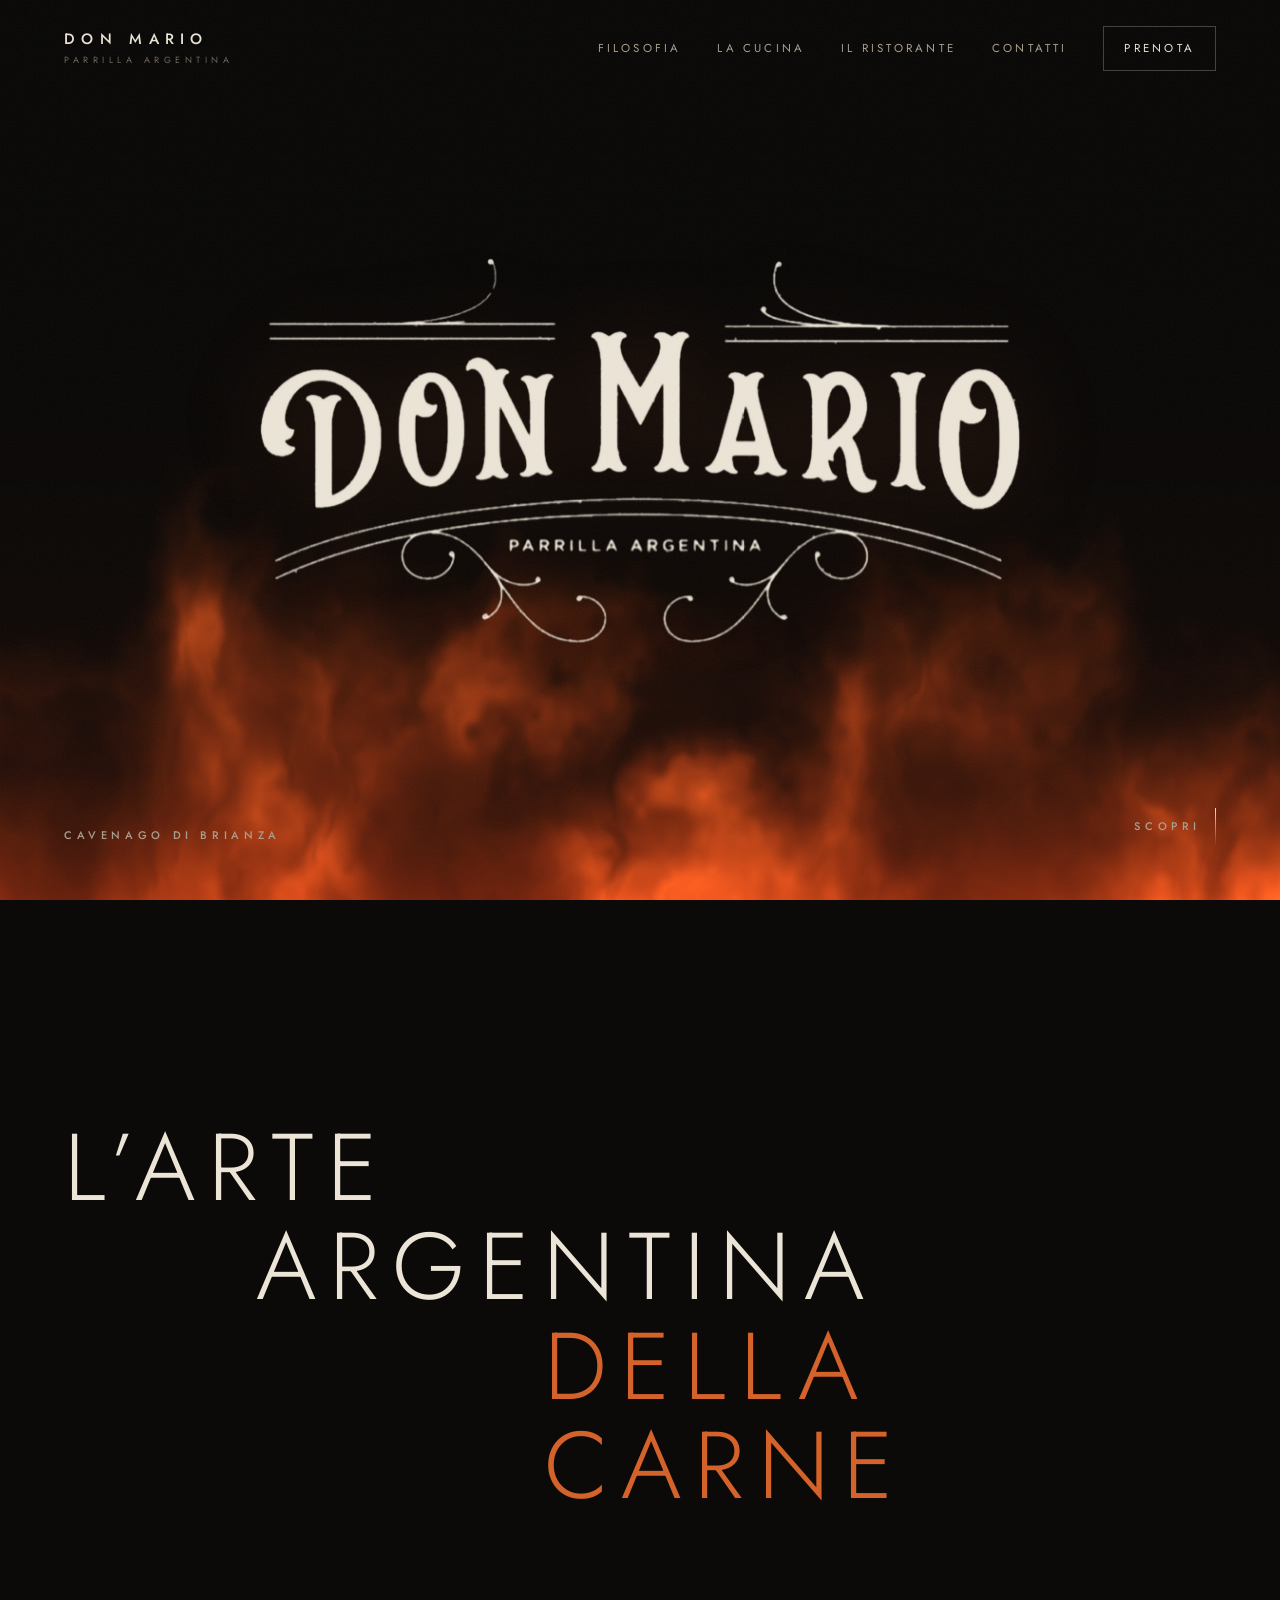
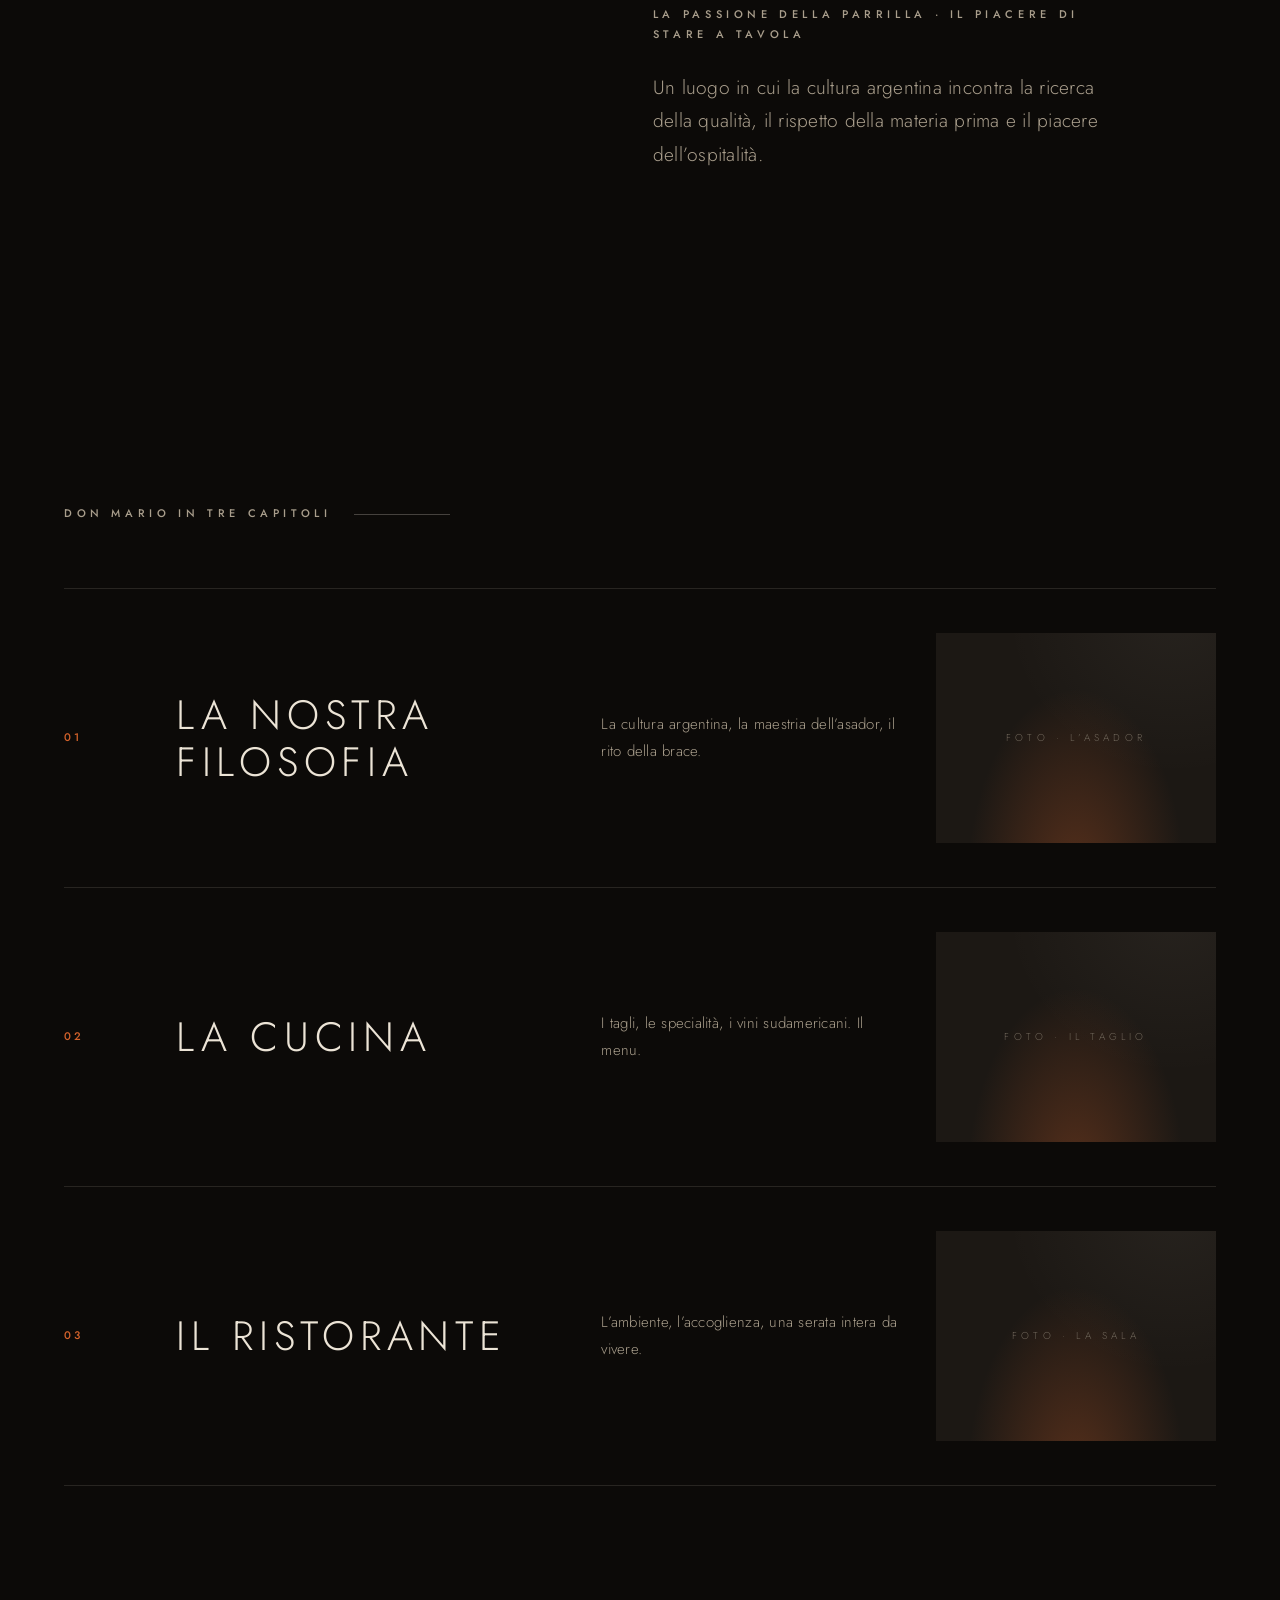
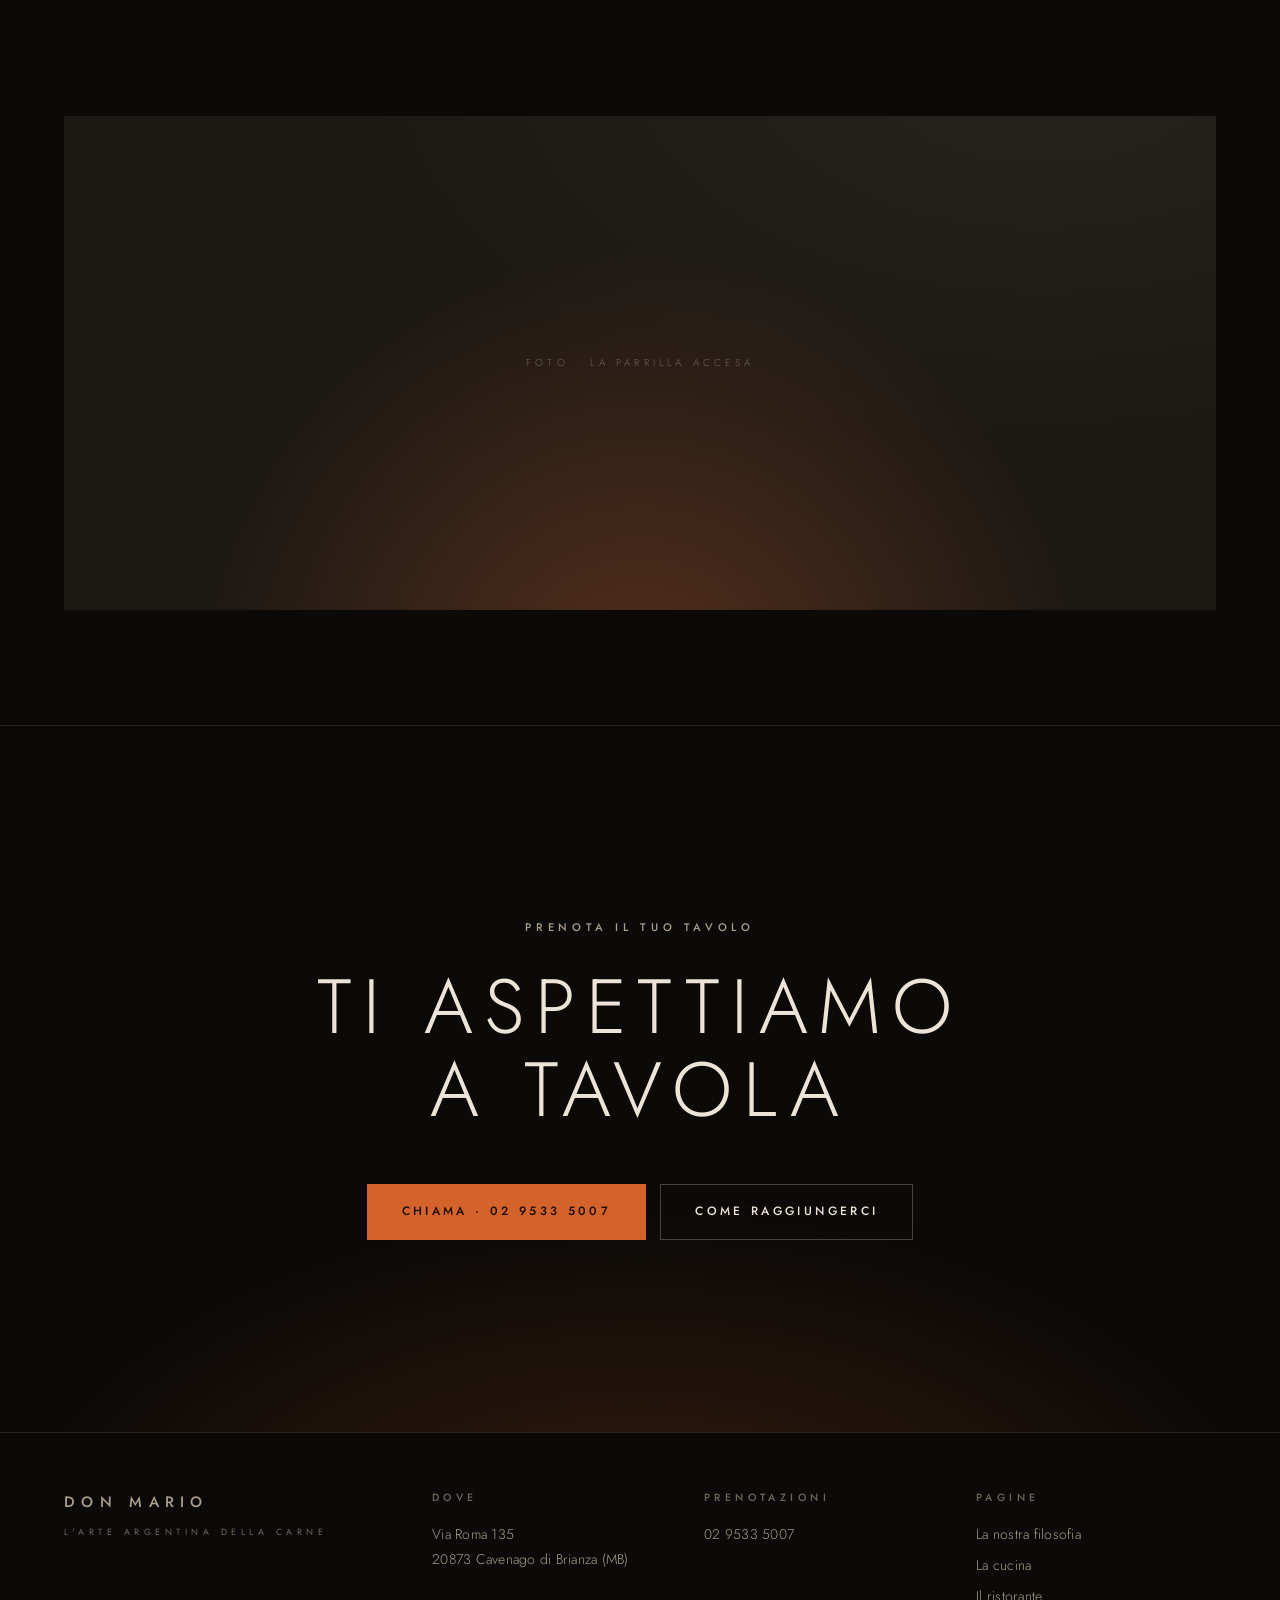
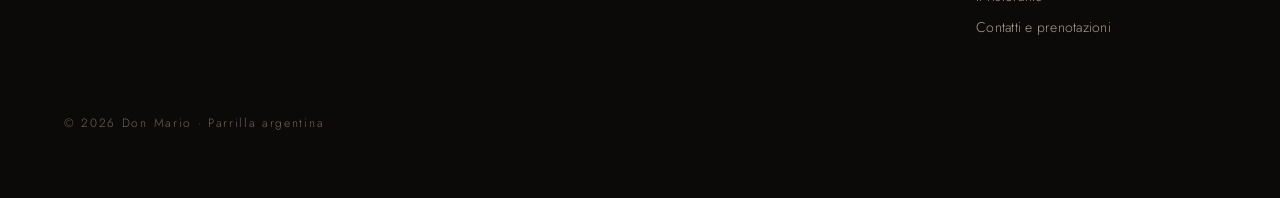
==== commit 4c9ee22f: "Don Mario: sito in 5 pagine, logo che emerge dalle fiamme, tipografia sans spaziata Co-Authored-By: " ====
--- a/don-mario/index.html
+++ b/don-mario/index.html
@@ -4,381 +4,103 @@
 <meta charset="UTF-8">
 <meta name="viewport" content="width=device-width, initial-scale=1.0">
 <title>Don Mario — L'arte argentina della carne · Cavenago di Brianza</title>
-<meta name="description" content="Don Mario, ristorante argentino a Cavenago di Brianza. La passione della parrilla, la maestria dell'asador, i vini di Mendoza e il piacere di stare a tavola.">
-<meta name="theme-color" content="#0e0c0a">
-
-<meta property="og:type" content="restaurant">
+<meta name="description" content="Don Mario, parrilla argentina a Cavenago di Brianza. La passione della parrilla, il piacere di stare a tavola.">
+<meta name="theme-color" content="#0c0a08">
+<meta property="og:type" content="website">
 <meta property="og:site_name" content="Don Mario">
-<meta property="og:title" content="Don Mario — L'arte argentina della carne">
-<meta property="og:description" content="La passione della parrilla. Il piacere di stare a tavola. Ristorante argentino a Cavenago di Brianza.">
+<meta property="og:title" content="Don Mario — L'arte argentina della carne · Cavenago di Brianza">
+<meta property="og:description" content="Don Mario, parrilla argentina a Cavenago di Brianza. La passione della parrilla, il piacere di stare a tavola.">
 <meta property="og:locale" content="it_IT">
-
 <link rel="icon" href="favicon.svg" type="image/svg+xml">
 <link rel="preconnect" href="https://fonts.googleapis.com">
 <link rel="preconnect" href="https://fonts.gstatic.com" crossorigin>
-<link href="https://fonts.googleapis.com/css2?family=Fraunces:ital,opsz,wght@0,9..144,300..700;1,9..144,300..600&family=Manrope:wght@400;500;600&display=swap" rel="stylesheet">
-<link rel="stylesheet" href="style.css?v=1">
-
-<script type="application/ld+json">
-{
-  "@context": "https://schema.org",
-  "@type": "Restaurant",
-  "name": "Don Mario",
-  "servesCuisine": ["Argentina", "Carne alla brace"],
-  "address": {
-    "@type": "PostalAddress",
-    "streetAddress": "Via Roma 135",
-    "postalCode": "20873",
-    "addressLocality": "Cavenago di Brianza",
-    "addressRegion": "MB",
-    "addressCountry": "IT"
-  },
-  "telephone": "+39 02 9533 5007",
-  "acceptsReservations": true
-}
-</script>
+<link href="https://fonts.googleapis.com/css2?family=Jost:wght@300;400;500&display=swap" rel="stylesheet">
+<link rel="stylesheet" href="style.css?v=2">
 </head>
-
-<body>
-
-<!--
-  DON MARIO — sito vetrina
-  Le foto: ogni riquadro .photo accetta un'immagine reale tramite
-  style="--img: url('img/nome-file.webp')". Finché non c'è, mostra
-  una texture scura "a brace" che regge il layout.
--->
-
+<body class="is-home">
 <a class="skip" href="#main">Vai al contenuto</a>
 
 <header class="site-header" data-header>
-  <a href="#top" class="brand" aria-label="Don Mario — torna all'inizio">
-    <span class="brand__name">Don Mario</span>
-    <span class="brand__tag">Parrilla argentina</span>
+  <a href="index.html" class="wordmark" aria-label="Don Mario — Home">
+    <span class="wordmark__name">Don Mario</span>
+    <span class="wordmark__tag">Parrilla argentina</span>
   </a>
-
   <nav class="nav" id="nav" aria-label="Navigazione principale">
-    <a href="#cultura">Cultura</a>
-    <a href="#tagli">I tagli</a>
-    <a href="#asador">L'asador</a>
-    <a href="#cantina">Cantina</a>
-    <a href="#ospitalita">Ospitalità</a>
-    <a href="#visita" class="nav__cta">Prenota</a>
+    <a href="filosofia.html">Filosofia</a>
+    <a href="cucina.html">La cucina</a>
+    <a href="ristorante.html">Il ristorante</a>
+    <a href="contatti.html">Contatti</a>
+    <a href="contatti.html#prenota" class="nav__cta">Prenota</a>
   </nav>
-
   <button class="nav-toggle" aria-expanded="false" aria-controls="nav" data-nav-toggle>
-    <span class="sr-only">Apri il menu</span>
-    <span></span><span></span>
+    <span class="sr-only">Menu</span><i></i><i></i>
   </button>
 </header>
 
 <main id="main">
 
-  <!-- HERO ======================================================= -->
-  <section class="hero" id="top">
-    <canvas class="hero__embers" data-embers aria-hidden="true"></canvas>
-    <div class="hero__glow" aria-hidden="true"></div>
-
-    <div class="hero__inner">
-      <p class="eyebrow reveal">Ristorante argentino · Cavenago di Brianza</p>
-      <h1 class="hero__title reveal">
-        L’arte argentina<br>
-        della <em>carne.</em>
-      </h1>
-      <p class="hero__lead reveal">
-        La passione della parrilla.<br>
-        Il piacere di stare a tavola.
-      </p>
-      <div class="hero__actions reveal">
-        <a href="#visita" class="btn btn--solid">Prenota un tavolo</a>
-        <a href="#tagli" class="btn btn--line">Scopri i tagli</a>
-      </div>
-    </div>
-
-    <ul class="hero__meta" aria-label="In breve">
-      <li><span>Fuoco</span>Brace viva, ogni sera</li>
-      <li><span>Materia</span>Tagli selezionati</li>
-      <li><span>Calice</span>Malbec e vini sudamericani</li>
-    </ul>
-  </section>
-
-  <!-- 01 CULTURA ================================================= -->
-  <section class="section manifesto" id="cultura">
-    <header class="section__head reveal">
-      <span class="section__num">01</span>
-      <span class="section__label">Cultura</span>
-    </header>
-
-    <p class="manifesto__text reveal">
-      Un luogo in cui la <em>cultura argentina</em> incontra la ricerca della qualità,
-      il rispetto della materia prima e il piacere dell’<em>ospitalità</em>.
-    </p>
-
-    <ol class="pillars">
-      <li class="pillar reveal">
-        <h3>Cultura</h3>
-        <p>Una tradizione gastronomica riconoscibile ovunque nel mondo: la domenica dell'asado, il fuoco al centro, la tavola lunga.</p>
-      </li>
-      <li class="pillar reveal">
-        <h3>Competenza</h3>
-        <p>Conoscere i tagli, saperli preparare, rispettarne le caratteristiche. Ogni pezzo ha la sua brace e il suo tempo.</p>
-      </li>
-      <li class="pillar reveal">
-        <h3>Ritualità</h3>
-        <p>La brace, la cottura, il taglio, il servizio al tavolo. Gesti che si ripetono uguali, ogni sera, con la stessa cura.</p>
-      </li>
-      <li class="pillar reveal">
-        <h3>Convivialità</h3>
-        <p>Il piacere di condividere una cena, un buon vino e del tempo insieme. Senza fretta.</p>
-      </li>
-      <li class="pillar reveal">
-        <h3>Ospitalità</h3>
-        <p>Il ristorante non è soltanto ciò che arriva nel piatto: è chi ti accoglie, ti consiglia e si ricorda di te.</p>
-      </li>
-    </ol>
-  </section>
-
-  <!-- 02 I TAGLI ================================================= -->
-  <section class="section cuts" id="tagli">
-    <div class="cuts__intro">
-      <header class="section__head reveal">
-        <span class="section__num">02</span>
-        <span class="section__label">Competenza</span>
-      </header>
-      <h2 class="display reveal">Ogni taglio<br>ha una <em>storia.</em></h2>
-      <p class="lead reveal">
-        Non esiste una bistecca: esistono tagli diversi, con grassi, fibre e
-        consistenze diverse. Conoscerli è il primo gesto di rispetto verso la materia prima.
-      </p>
-    </div>
-
-    <ul class="cut-list">
-      <li class="cut reveal">
-        <span class="cut__es">Bife de chorizo</span>
-        <span class="cut__it">Controfiletto</span>
-        <p class="cut__desc">Il classico della parrilla. Fibra compatta, bordo di grasso che in cottura si fa croccante e profuma tutto il taglio.</p>
-        <span class="cut__tip">Consigliato <b>jugoso</b></span>
-      </li>
-      <li class="cut reveal">
-        <span class="cut__es">Ojo de bife</span>
-        <span class="cut__it">Costata senz'osso</span>
-        <p class="cut__desc">Il cuore della costata, attraversato da una venatura di grasso che lo rende morbido e ricco. Per chi cerca intensità.</p>
-        <span class="cut__tip">Consigliato <b>jugoso</b></span>
-      </li>
-      <li class="cut reveal">
-        <span class="cut__es">Entraña</span>
-        <span class="cut__it">Diaframma</span>
-        <p class="cut__desc">Il taglio degli intenditori. Sottile, saporito, dalla fibra lunga: va cotto in fretta, a fuoco vivo, e tagliato contro fibra.</p>
-        <span class="cut__tip">Consigliato <b>a punto</b></span>
-      </li>
-      <li class="cut reveal">
-        <span class="cut__es">Vacío</span>
-        <span class="cut__it">Pancia</span>
-        <p class="cut__desc">Cottura lenta, lontano dalla fiamma più forte. Fuori dorato, dentro succoso: il taglio della festa argentina.</p>
-        <span class="cut__tip">Cottura <b>lenta</b></span>
-      </li>
-      <li class="cut reveal">
-        <span class="cut__es">Asado de tira</span>
-        <span class="cut__it">Costine trasversali</span>
-        <p class="cut__desc">Tagliato attraverso le costole, cotto con l'osso che protegge e insaporisce. Si mangia con calma, e con le mani.</p>
-        <span class="cut__tip">Cottura <b>lenta</b></span>
-      </li>
-      <li class="cut reveal">
-        <span class="cut__es">Lomo</span>
-        <span class="cut__it">Filetto</span>
-        <p class="cut__desc">Il taglio più tenero, dal gusto delicato. La brace gli dà carattere senza coprirne la finezza.</p>
-        <span class="cut__tip">Consigliato <b>jugoso</b></span>
-      </li>
-    </ul>
-
-    <!-- Scala di cottura interattiva -->
-    <div class="doneness reveal" data-doneness>
-      <p class="doneness__title">Il punto di cottura, alla argentina</p>
-      <div class="doneness__scale" role="tablist" aria-label="Punti di cottura">
-        <button role="tab" aria-selected="false" data-level="0">Vuelta y vuelta</button>
-        <button role="tab" aria-selected="true"  data-level="1">Jugoso</button>
-        <button role="tab" aria-selected="false" data-level="2">A punto</button>
-        <button role="tab" aria-selected="false" data-level="3">Cocido</button>
-      </div>
-      <div class="doneness__bar" aria-hidden="true"><span data-doneness-bar></span></div>
-      <p class="doneness__text" data-doneness-text aria-live="polite">
-        Rosso e succoso al centro, ben dorato fuori. È la cottura che il nostro asador consiglia per la maggior parte dei tagli.
-      </p>
+  <!-- Apertura: le fiamme salgono e il logo spunta da dietro il fuoco -->
+  <section class="intro" data-intro>
+    <h1 class="sr-only">Don Mario — Parrilla argentina, Cavenago di Brianza</h1>
+    <div class="intro__glow" aria-hidden="true"></div>
+    <img class="intro__logo" src="assets/logo.webp" alt="Don Mario — Parrilla argentina" width="1600" height="810">
+    <canvas class="intro__fire" data-fire aria-hidden="true"></canvas>
+    <div class="intro__place">
+      <span class="kicker">Cavenago di Brianza</span>
+      <a href="#manifesto" class="kicker intro__scroll">Scopri</a>
     </div>
   </section>
 
-  <!-- 03 L'ASADOR ================================================ -->
-  <section class="section asador" id="asador">
-    <figure class="photo photo--tall asador__photo reveal" style="--img: none">
-      <figcaption>Fig. 01 — L'asador alla parrilla</figcaption>
-    </figure>
-
-    <div class="asador__body">
-      <header class="section__head reveal">
-        <span class="section__num">03</span>
-        <span class="section__label">La maestria dell'asador</span>
-      </header>
-      <h2 class="display reveal">Il fuoco<br>ha un <em>custode.</em></h2>
-      <p class="lead reveal">
-        In Argentina l'asador non è un cuoco qualsiasi: è il professionista della griglia,
-        colui che governa la brace, legge la carne e decide il momento giusto.
-        Da Don Mario, la cucina ha un volto e una competenza.
-      </p>
-
-      <blockquote class="pull reveal">
-        <p>“La carne buona non si inventa: si rispetta. Il fuoco giusto, il tempo giusto, e poi lasciarla parlare.”</p>
-        <cite>La filosofia della nostra parrilla</cite>
-      </blockquote>
-
-      <ol class="ritual">
-        <li class="reveal">
-          <span class="ritual__es">El fuego</span>
-          <h3>La brace</h3>
-          <p>Il fuoco si prepara prima di tutto. Si cuoce sulla brace, mai sulla fiamma: calore costante, profumo pulito.</p>
-        </li>
-        <li class="reveal">
-          <span class="ritual__es">La cocción</span>
-          <h3>La cottura</h3>
-          <p>Distanze, tempi, temperature. Ogni taglio trova il suo posto sulla parrilla, e l'asador lo sposta con lo sguardo prima che con le mani.</p>
-        </li>
-        <li class="reveal">
-          <span class="ritual__es">El reposo</span>
-          <h3>Il riposo</h3>
-          <p>Un passaggio che non si salta: la carne riposa perché i succhi tornino a distribuirsi. È qui che il morso diventa morbido.</p>
-        </li>
-        <li class="reveal">
-          <span class="ritual__es">El corte</span>
-          <h3>Il taglio e il servizio</h3>
-          <p>Contro fibra, allo spessore giusto, servita al tavolo. L'ultimo gesto del rito si compie davanti a te.</p>
-        </li>
-      </ol>
-    </div>
-  </section>
-
-  <!-- 04 CANTINA ================================================= -->
-  <section class="section wine" id="cantina">
-    <header class="section__head reveal">
-      <span class="section__num">04</span>
-      <span class="section__label">Il vino e la cultura gastronomica</span>
-    </header>
-
-    <div class="wine__hero">
-      <h2 class="display reveal">Non una bistecca.<br>Un’<em>esperienza</em> completa.</h2>
-      <div class="malbec reveal">
-        <span class="malbec__word">Malbec</span>
-        <p>
-          Nato in Francia, rinato ai piedi delle Ande. A Mendoza, tra vigneti
-          d'alta quota, il Malbec è diventato il vino simbolo dell'Argentina:
-          frutto scuro, tannino morbido, una naturale vocazione per la brace.
-        </p>
-      </div>
-    </div>
-
-    <div class="pairings">
-      <p class="pairings__title reveal">Abbinamenti dalla cantina</p>
-      <ul>
-        <li class="reveal"><span class="p-food">Entraña</span><span class="p-line" aria-hidden="true"></span><span class="p-wine">Malbec · Mendoza</span></li>
-        <li class="reveal"><span class="p-food">Bife de chorizo</span><span class="p-line" aria-hidden="true"></span><span class="p-wine">Cabernet Sauvignon</span></li>
-        <li class="reveal"><span class="p-food">Vacío e asado de tira</span><span class="p-line" aria-hidden="true"></span><span class="p-wine">Bonarda argentina</span></li>
-        <li class="reveal"><span class="p-food">Empanadas</span><span class="p-line" aria-hidden="true"></span><span class="p-wine">Torrontés · Salta</span></li>
-        <li class="reveal"><span class="p-food">Lomo</span><span class="p-line" aria-hidden="true"></span><span class="p-wine">Pinot Noir · Patagonia</span></li>
-      </ul>
-    </div>
-
-    <div class="table-around">
-      <figure class="photo photo--wide reveal" style="--img: none">
-        <figcaption>Fig. 02 — Empanadas, chimichurri, un calice di Malbec</figcaption>
-      </figure>
-      <div class="table-around__list">
-        <p class="pairings__title reveal">Intorno alla brace</p>
-        <dl>
-          <div class="reveal"><dt>Empanadas</dt><dd>Fagottini di pasta ripieni e cotti al forno: l'inizio di ogni cena argentina.</dd></div>
-          <div class="reveal"><dt>Provoleta</dt><dd>Formaggio provolone fuso sulla griglia, con origano e un filo d'olio.</dd></div>
-          <div class="reveal"><dt>Chimichurri</dt><dd>Prezzemolo, aglio, origano, aceto e olio. La salsa che accompagna la carne da sempre.</dd></div>
-          <div class="reveal"><dt>Salsa criolla</dt><dd>Cipolla, pomodoro e peperone a crudo: freschezza e acidità contro la ricchezza della brace.</dd></div>
-          <div class="reveal"><dt>Dulce de leche</dt><dd>Per chiudere, il dolce più amato d'Argentina.</dd></div>
-        </dl>
+  <section class="statement wrap" id="manifesto">
+    <h2 class="display statement__lines reveal" aria-label="L'arte argentina della carne">
+      <span>L’arte</span>
+      <span>argentina</span>
+      <span>della carne</span>
+    </h2>
+    <div class="grid">
+      <div class="statement__sub reveal">
+        <span class="kicker">La passione della parrilla · Il piacere di stare a tavola</span>
+        <p class="lead">Un luogo in cui la cultura argentina incontra la ricerca della qualità,
+        il rispetto della materia prima e il piacere dell’ospitalità.</p>
       </div>
     </div>
   </section>
 
-  <!-- 05 OSPITALITÀ ============================================== -->
-  <section class="section hospitality" id="ospitalita">
-    <header class="section__head reveal">
-      <span class="section__num">05</span>
-      <span class="section__label">L'ospitalità</span>
-    </header>
-
-    <h2 class="display display--xl reveal">
-      Il ristorante non è soltanto<br>
-      ciò che arriva <em>nel piatto.</em>
-    </h2>
-
-    <div class="hospitality__grid">
-      <div class="hosp reveal">
-        <span class="hosp__n">i.</span>
-        <h3>Accoglienza</h3>
-        <p>Dal primo saluto alla porta. Ti accogliamo come si fa in una casa argentina: con calore, e senza formalità inutili.</p>
-      </div>
-      <div class="hosp reveal">
-        <span class="hosp__n">ii.</span>
-        <h3>Servizio</h3>
-        <p>Un servizio professionale e attento, che sa raccontare un taglio, consigliare una cottura e trovare il vino giusto.</p>
-      </div>
-      <div class="hosp reveal">
-        <span class="hosp__n">iii.</span>
-        <h3>Ambiente</h3>
-        <p>Luci basse, il profumo della brace, il ritmo di una sala viva. Un luogo pensato per restare.</p>
-      </div>
-      <div class="hosp reveal">
-        <span class="hosp__n">iv.</span>
-        <h3>Convivialità</h3>
-        <p>Tagli da dividere, bottiglie da condividere, tempo da passare insieme. La tavola è il cuore di tutto.</p>
-      </div>
-    </div>
-
-    <!-- Temi ricorrenti nelle recensioni degli ospiti.
-         Per citare recensioni testuali, inserire solo frasi reali con fonte e data. -->
-    <div class="voices reveal">
-      <p class="voices__lead">Nelle recensioni, chi viene da noi non parla soltanto di carne. Parla di:</p>
-      <ul class="voices__tags">
-        <li>l'asador</li>
-        <li>i tagli</li>
-        <li>i vini argentini</li>
-        <li>le empanadas</li>
-        <li>il servizio</li>
-        <li>l'atmosfera</li>
-        <li>l'attenzione del personale</li>
-      </ul>
-    </div>
+  <section class="section--tight wrap">
+    <div class="sec-head reveal"><span class="kicker">Don Mario in tre capitoli</span></div>
+    <nav class="chapters" aria-label="Capitoli">
+      <a class="chapter reveal" href="filosofia.html">
+        <span class="chapter__num">01</span>
+        <span class="chapter__title">La nostra<br>filosofia</span>
+        <span class="chapter__desc">La cultura argentina, la maestria dell’asador, il rito della brace.</span>
+        <figure class="photo  reveal" data-label="Foto · L’asador"></figure>
+      </a>
+      <a class="chapter reveal" href="cucina.html">
+        <span class="chapter__num">02</span>
+        <span class="chapter__title">La cucina</span>
+        <span class="chapter__desc">I tagli, le specialità, i vini sudamericani. Il menu.</span>
+        <figure class="photo  reveal" data-label="Foto · Il taglio"></figure>
+      </a>
+      <a class="chapter reveal" href="ristorante.html">
+        <span class="chapter__num">03</span>
+        <span class="chapter__title">Il ristorante</span>
+        <span class="chapter__desc">L’ambiente, l’accoglienza, una serata intera da vivere.</span>
+        <figure class="photo  reveal" data-label="Foto · La sala"></figure>
+      </a>
+    </nav>
   </section>
 
-  <!-- VISITA / PRENOTA =========================================== -->
-  <section class="visit" id="visita">
-    <div class="visit__glow" aria-hidden="true"></div>
-    <div class="visit__inner">
-      <p class="eyebrow reveal">Prenota il tuo tavolo</p>
-      <h2 class="display display--xl reveal">Ti aspettiamo<br>a <em>tavola.</em></h2>
+  <section class="section--tight wrap">
+    <figure class="photo photo--pano reveal" data-label="Foto · La parrilla accesa"></figure>
+  </section>
 
-      <div class="visit__grid">
-        <div class="visit__col reveal">
-          <h3>Dove</h3>
-          <p>Via Roma 135<br>20873 Cavenago di Brianza (MB)</p>
-          <a class="link" href="https://www.google.com/maps/search/?api=1&query=Don+Mario+Via+Roma+135+Cavenago+di+Brianza" target="_blank" rel="noopener">Indicazioni stradali →</a>
-        </div>
-        <div class="visit__col reveal">
-          <h3>Prenotazioni</h3>
-          <p><a class="phone" href="tel:+390295335007">02 9533 5007</a></p>
-          <p class="muted">Consigliamo di prenotare, soprattutto nel fine settimana.</p>
-        </div>
-        <div class="visit__col reveal">
-          <h3>Orari</h3>
-          <!-- Inserire qui i giorni e gli orari di apertura ufficiali -->
-          <p class="muted">Per giorni e orari di apertura, chiamaci: saremo felici di consigliarti la serata migliore.</p>
-        </div>
-      </div>
-
-      <div class="visit__actions reveal">
-        <a href="tel:+390295335007" class="btn btn--solid">Chiama e prenota</a>
+  <section class="cta-band">
+    <div class="wrap">
+      <span class="kicker reveal">Prenota il tuo tavolo</span>
+      <h2 class="display reveal">Ti aspettiamo<br>a tavola</h2>
+      <div class="actions reveal">
+        <a href="tel:+390295335007" class="btn btn--solid">Chiama · 02 9533 5007</a>
+        <a href="contatti.html" class="btn btn--line">Come raggiungerci</a>
       </div>
     </div>
   </section>
@@ -386,14 +108,37 @@
 </main>
 
 <footer class="site-footer">
-  <div class="site-footer__brand">
-    <span class="brand__name">Don Mario</span>
-    <span class="brand__tag">L'arte argentina della carne</span>
+  <div class="wrap">
+    <div>
+      <span class="wordmark__name">Don Mario</span>
+      <span class="wordmark__tag" style="display:block">L'arte argentina della carne</span>
+    </div>
+    <div>
+      <h4>Dove</h4>
+      <p>Via Roma 135<br>20873 Cavenago di Brianza (MB)</p>
+    </div>
+    <div>
+      <h4>Prenotazioni</h4>
+      <p><a href="tel:+390295335007">02 9533 5007</a></p>
+    </div>
+    <div>
+      <h4>Pagine</h4>
+      <ul>
+        <li><a href="filosofia.html">La nostra filosofia</a></li>
+        <li><a href="cucina.html">La cucina</a></li>
+        <li><a href="ristorante.html">Il ristorante</a></li>
+        <li><a href="contatti.html">Contatti e prenotazioni</a></li>
+      </ul>
+    </div>
+    <p class="copy">© <span data-year>2026</span> Don Mario · Parrilla argentina</p>
   </div>
-  <p>Via Roma 135 · 20873 Cavenago di Brianza (MB) · <a href="tel:+390295335007">02 9533 5007</a></p>
-  <p class="muted">© <span data-year>2026</span> Don Mario</p>
 </footer>
 
-<script src="script.js?v=1"></script>
+<div class="mobile-book" data-mobile-book>
+  <a href="tel:+390295335007" class="btn btn--solid">Chiama e prenota</a>
+</div>
+
+<script src="script.js?v=2"></script>
+<script src="fire.js?v=1"></script>
 </body>
 </html>
--- a/don-mario/style.css
+++ b/don-mario/style.css
@@ -1,32 +1,36 @@
 /* =========================================================
-   DON MARIO — dark editorial
+   DON MARIO — Parrilla argentina
+   Dark editoriale · sans spaziato · molto respiro
    ========================================================= */
 
 :root {
-  --bg:        #0e0c0a;
-  --bg-2:      #15120f;
-  --bg-3:      #1d1915;
-  --ink:       #ece4d6;
-  --ink-2:     #b9ae9c;
-  --ink-3:     #7d7366;
-  --line:      rgba(236, 228, 214, .14);
-  --line-2:    rgba(236, 228, 214, .28);
-  --ember:     #d4622b;
-  --ember-2:   #f08a3c;
-  --gold:      #c2a374;
-  --wine:      #5a1a22;
-
-  --serif: "Fraunces", "Times New Roman", serif;
-  --sans:  "Manrope", system-ui, -apple-system, sans-serif;
-
-  --gutter: clamp(16px, 4.5vw, 72px);
-  --max: 1360px;
+  --bg:     #0c0a08;
+  --bg-2:   #14110e;
+  --bg-3:   #1c1814;
+  --ink:    #ece4d6;
+  --ink-2:  #a99e8c;
+  --ink-3:  #6f665a;
+  --line:   rgba(236, 228, 214, .12);
+  --line-2: rgba(236, 228, 214, .26);
+  --ember:  #d4622b;
+  --ember-2:#ee8a43;
+
+  --sans: "Jost", "Futura", "Century Gothic", system-ui, sans-serif;
+
+  --gutter: clamp(16px, 5vw, 88px);
+  --max: 1400px;
   --ease: cubic-bezier(.2, .7, .1, 1);
+
+  /* spaziature tra le lettere */
+  --track-xs: .04em;
+  --track-s:  .14em;
+  --track-m:  .28em;
+  --track-l:  .42em;
 }
 
 *, *::before, *::after { box-sizing: border-box; }
 
-html { scroll-behavior: smooth; scroll-padding-top: 80px; }
+html { scroll-behavior: smooth; scroll-padding-top: 90px; }
 @media (prefers-reduced-motion: reduce) { html { scroll-behavior: auto; } }
 
 body {
@@ -34,76 +38,82 @@
   background: var(--bg);
   color: var(--ink);
   font-family: var(--sans);
-  font-size: 16px;
-  line-height: 1.65;
+  font-weight: 300;
+  font-size: 17px;
+  line-height: 1.8;
+  letter-spacing: .015em;
   -webkit-font-smoothing: antialiased;
-  text-rendering: optimizeLegibility;
   overflow-x: hidden;
 }
 
-/* grana editoriale su tutta la pagina */
+/* grana */
 body::after {
   content: "";
-  position: fixed;
-  inset: 0;
+  position: fixed; inset: 0;
   pointer-events: none;
   z-index: 100;
-  opacity: .06;
+  opacity: .055;
   background-image: url("data:image/svg+xml,%3Csvg xmlns='http://www.w3.org/2000/svg' width='160' height='160'%3E%3Cfilter id='n'%3E%3CfeTurbulence type='fractalNoise' baseFrequency='.9' numOctaves='3' stitchTiles='stitch'/%3E%3C/filter%3E%3Crect width='100%25' height='100%25' filter='url(%23n)'/%3E%3C/svg%3E");
 }
 
 img { max-width: 100%; display: block; }
 a { color: inherit; }
-em { font-style: italic; color: var(--gold); font-weight: 300; }
-h1, h2, h3 { margin: 0; font-weight: 400; }
+h1, h2, h3, h4 { margin: 0; font-weight: 300; }
 p { margin: 0; }
-
+ul, ol, dl { margin: 0; padding: 0; list-style: none; }
 ::selection { background: var(--ember); color: var(--bg); }
+:focus-visible { outline: 1px solid var(--ember); outline-offset: 5px; }
 
 .sr-only {
   position: absolute; width: 1px; height: 1px; overflow: hidden;
   clip: rect(0 0 0 0); white-space: nowrap;
 }
-.skip {
-  position: absolute; left: 16px; top: -60px; z-index: 200;
-  background: var(--ink); color: var(--bg); padding: 10px 16px;
-}
+.skip { position: absolute; left: 16px; top: -60px; z-index: 200; background: var(--ink); color: var(--bg); padding: 10px 16px; }
 .skip:focus { top: 16px; }
 
-:focus-visible { outline: 1px solid var(--gold); outline-offset: 4px; }
-
+/* ---------- Tipografia ---------- */
+
+/* etichetta minuscola, molto spaziata */
+.kicker {
+  display: block;
+  font-size: 11px;
+  font-weight: 500;
+  letter-spacing: var(--track-l);
+  text-transform: uppercase;
+  color: var(--ink-2);
+}
+.kicker--ember { color: var(--ember); }
+
+/* titolo grande, maiuscolo, aria tra le lettere */
+.display {
+  font-size: clamp(34px, 6vw, 92px);
+  font-weight: 300;
+  line-height: 1.08;
+  letter-spacing: var(--track-s);
+  text-transform: uppercase;
+}
+.display--xl { font-size: clamp(40px, 8.4vw, 136px); letter-spacing: .1em; }
+.display b { font-weight: 500; }
+
+.title {
+  font-size: clamp(22px, 2.6vw, 38px);
+  font-weight: 300;
+  line-height: 1.25;
+  letter-spacing: var(--track-s);
+  text-transform: uppercase;
+}
+
+.lead {
+  font-size: clamp(18px, 1.5vw, 22px);
+  line-height: 1.75;
+  color: var(--ink-2);
+  max-width: 32em;
+}
+.body-text { color: var(--ink-2); max-width: 34em; }
+.body-text + .body-text { margin-top: 1.2em; }
+
+.ember { color: var(--ember); }
 .muted { color: var(--ink-3); }
-
-/* ---------- Tipografia ---------- */
-
-.eyebrow,
-.section__label,
-.pairings__title,
-.doneness__title {
-  font-family: var(--sans);
-  font-size: 11px;
-  letter-spacing: .28em;
-  text-transform: uppercase;
-  color: var(--ink-2);
-  font-weight: 500;
-}
-
-.display {
-  font-family: var(--serif);
-  font-variation-settings: "opsz" 144;
-  font-weight: 300;
-  font-size: clamp(40px, 6.2vw, 92px);
-  line-height: .98;
-  letter-spacing: -.025em;
-}
-.display--xl { font-size: clamp(44px, 7.6vw, 124px); }
-
-.lead {
-  font-size: clamp(17px, 1.35vw, 20px);
-  line-height: 1.6;
-  color: var(--ink-2);
-  max-width: 34em;
-}
 
 /* ---------- Bottoni e link ---------- */
 
@@ -111,31 +121,37 @@
   display: inline-flex;
   align-items: center;
   justify-content: center;
-  min-height: 52px;
-  padding: 0 30px;
+  min-height: 56px;
+  padding: 0 34px;
+  font-family: var(--sans);
   font-size: 12px;
-  letter-spacing: .22em;
-  text-transform: uppercase;
-  font-weight: 600;
+  font-weight: 500;
+  letter-spacing: var(--track-m);
+  text-transform: uppercase;
   text-decoration: none;
   border: 1px solid transparent;
   transition: background .35s var(--ease), color .35s var(--ease), border-color .35s var(--ease);
 }
-.btn--solid { background: var(--ember); color: #160b05; }
+.btn--solid { background: var(--ember); color: #150a04; }
 .btn--solid:hover { background: var(--ember-2); }
-.btn--line { border-color: var(--line-2); color: var(--ink); }
+.btn--line { border-color: var(--line-2); }
 .btn--line:hover { border-color: var(--ink); }
 
-.link {
-  display: inline-block;
-  margin-top: 14px;
-  font-size: 13px;
-  letter-spacing: .08em;
-  color: var(--gold);
+.arrow-link {
+  display: inline-flex;
+  align-items: center;
+  gap: 14px;
+  font-size: 12px;
+  font-weight: 500;
+  letter-spacing: var(--track-m);
+  text-transform: uppercase;
   text-decoration: none;
-  border-bottom: 1px solid currentColor;
-  padding-bottom: 2px;
-}
+  padding-bottom: 6px;
+  border-bottom: 1px solid var(--line-2);
+  transition: border-color .3s, gap .4s var(--ease);
+}
+.arrow-link::after { content: "→"; letter-spacing: 0; }
+.arrow-link:hover { border-color: var(--ember); gap: 22px; }
 
 /* ---------- Header ---------- */
 
@@ -147,50 +163,62 @@
   align-items: center;
   justify-content: space-between;
   gap: 24px;
-  padding: 22px var(--gutter);
-  transition: background .4s var(--ease), padding .4s var(--ease), border-color .4s var(--ease);
+  padding: 26px var(--gutter);
   border-bottom: 1px solid transparent;
+  transition: background .5s var(--ease), padding .5s var(--ease), border-color .5s var(--ease);
 }
 .site-header.is-solid {
-  background: rgba(14, 12, 10, .88);
+  background: rgba(12, 10, 8, .9);
   backdrop-filter: blur(14px);
   -webkit-backdrop-filter: blur(14px);
-  padding-block: 14px;
+  padding-block: 16px;
   border-bottom-color: var(--line);
 }
 
-.brand { text-decoration: none; display: flex; flex-direction: column; line-height: 1; }
-.brand__name {
-  font-family: var(--serif);
-  font-style: italic;
+.wordmark {
+  text-decoration: none;
+  display: flex;
+  flex-direction: column;
+  line-height: 1;
+  transition: opacity .6s var(--ease);
+}
+.wordmark__name {
+  font-size: 15px;
+  font-weight: 500;
+  letter-spacing: var(--track-l);
+  text-transform: uppercase;
+}
+.wordmark__tag {
+  margin-top: 8px;
+  font-size: 9px;
   font-weight: 400;
-  font-size: 26px;
-  letter-spacing: -.01em;
-}
-.brand__tag {
-  margin-top: 6px;
-  font-size: 9.5px;
-  letter-spacing: .32em;
+  letter-spacing: .5em;
   text-transform: uppercase;
   color: var(--ink-3);
 }
-
-.nav { display: flex; align-items: center; gap: clamp(18px, 2.4vw, 38px); }
+/* in home il marchio compare solo dopo l'apertura */
+.is-home .site-header:not(.is-solid) .wordmark { opacity: 0; pointer-events: none; }
+
+.nav { display: flex; align-items: center; gap: clamp(20px, 2.8vw, 44px); }
 .nav a {
-  font-size: 12px;
-  letter-spacing: .18em;
+  font-size: 11.5px;
+  font-weight: 400;
+  letter-spacing: var(--track-m);
   text-transform: uppercase;
   text-decoration: none;
   color: var(--ink-2);
-  transition: color .3s;
+  padding-block: 6px;
+  border-bottom: 1px solid transparent;
+  transition: color .3s, border-color .3s;
 }
 .nav a:hover { color: var(--ink); }
+.nav a[aria-current="page"] { color: var(--ink); border-bottom-color: var(--ember); }
 .nav .nav__cta {
   color: var(--ink);
   border: 1px solid var(--line-2);
-  padding: 10px 18px;
-}
-.nav .nav__cta:hover { border-color: var(--ember); color: var(--ember-2); }
+  padding: 11px 20px;
+}
+.nav .nav__cta:hover { border-color: var(--ember); }
 
 .nav-toggle {
   display: none;
@@ -199,298 +227,209 @@
   cursor: pointer;
   position: relative;
 }
-.nav-toggle span:not(.sr-only) {
+.nav-toggle i {
   position: absolute; left: 10px; right: 10px; height: 1px;
   background: var(--ink);
   transition: transform .35s var(--ease), top .35s var(--ease);
 }
-.nav-toggle span:nth-of-type(2) { top: 18px; }
-.nav-toggle span:nth-of-type(3) { top: 26px; }
-.nav-toggle[aria-expanded="true"] span:nth-of-type(2) { top: 22px; transform: rotate(45deg); }
-.nav-toggle[aria-expanded="true"] span:nth-of-type(3) { top: 22px; transform: rotate(-45deg); }
-
-@media (max-width: 900px) {
+.nav-toggle i:nth-of-type(1) { top: 18px; }
+.nav-toggle i:nth-of-type(2) { top: 26px; }
+.nav-toggle[aria-expanded="true"] i:nth-of-type(1) { top: 22px; transform: rotate(45deg); }
+.nav-toggle[aria-expanded="true"] i:nth-of-type(2) { top: 22px; transform: rotate(-45deg); }
+
+@media (max-width: 960px) {
   .nav-toggle { display: block; z-index: 2; }
   .nav {
-    position: fixed;
-    inset: 0;
+    position: fixed; inset: 0;
     flex-direction: column;
     justify-content: center;
-    gap: 26px;
+    gap: 30px;
     background: var(--bg);
-    opacity: 0;
-    visibility: hidden;
+    opacity: 0; visibility: hidden;
     transition: opacity .4s var(--ease), visibility .4s;
   }
   .nav.is-open { opacity: 1; visibility: visible; }
-  .nav a { font-family: var(--serif); font-size: 32px; letter-spacing: 0; text-transform: none; color: var(--ink); }
-  .nav .nav__cta { font-family: var(--sans); font-size: 12px; letter-spacing: .22em; text-transform: uppercase; margin-top: 12px; padding: 14px 26px; }
-}
-
-/* ---------- Hero ---------- */
-
-.hero {
+  .nav a { font-size: 20px; letter-spacing: var(--track-m); color: var(--ink); }
+  .nav .nav__cta { font-size: 12px; margin-top: 14px; padding: 16px 30px; }
+}
+
+/* ---------- Layout ---------- */
+
+.wrap { max-width: var(--max); margin: 0 auto; padding-inline: var(--gutter); }
+.section { padding-block: clamp(110px, 15vw, 230px); }
+.section--tight { padding-block: clamp(72px, 9vw, 130px); }
+.section + .section { border-top: 1px solid var(--line); }
+
+/* griglia a 12 colonne per "giocare con gli spazi" */
+.grid {
+  display: grid;
+  grid-template-columns: repeat(12, minmax(0, 1fr));
+  column-gap: clamp(16px, 2vw, 32px);
+}
+@media (max-width: 900px) {
+  .grid { grid-template-columns: minmax(0, 1fr); row-gap: 32px; }
+  .grid > * { grid-column: 1 / -1 !important; }
+}
+
+.sec-head { display: flex; align-items: center; gap: 22px; margin-bottom: clamp(40px, 5vw, 72px); }
+.sec-head::after { content: ""; flex: 0 1 96px; height: 1px; background: var(--line-2); }
+.sec-head .num { font-size: 11px; font-weight: 500; letter-spacing: var(--track-m); color: var(--ember); }
+
+/* ---------- HOME · Apertura con fiamme ---------- */
+
+.intro {
   position: relative;
-  min-height: 100vh;
-  min-height: 100svh;
+  height: 100vh;
+  height: 100svh;
+  min-height: 560px;
+  display: grid;
+  place-items: center;
+  overflow: hidden;
+  isolation: isolate;
+  background: #070605;
+}
+.intro__logo {
+  position: relative;
+  z-index: 1;
+  width: min(80vw, 760px);
+  height: auto;
+}
+.js .intro__logo {
+  opacity: 0;
+  filter: blur(16px) brightness(1.8);
+  transform: scale(1.05) translateY(14px);
+}
+/* il logo emerge mentre il fuoco si abbassa */
+.intro.is-playing .intro__logo { animation: logo-in 3.4s cubic-bezier(.45, 0, .2, 1) 1.8s forwards; }
+@keyframes logo-in {
+  60%  { filter: blur(0) brightness(1.25); }
+  to   { opacity: 1; filter: blur(0) brightness(1) drop-shadow(0 0 40px rgba(212, 98, 43, .18)); transform: none; }
+}
+/* le fiamme stanno sopra il logo in modalità "screen":
+   il logo spunta da dietro il fuoco */
+.intro__fire {
+  position: absolute; inset: 0;
+  width: 100%; height: 100%;
+  z-index: 2;
+  mix-blend-mode: screen;
+  pointer-events: none;
+}
+.intro__glow {
+  position: absolute; left: 50%; bottom: -30vh;
+  width: 130vw; height: 70vh;
+  transform: translateX(-50%);
+  z-index: 0;
+  background: radial-gradient(ellipse at 50% 70%, rgba(212, 98, 43, .4), transparent 60%);
+  filter: blur(30px);
+  opacity: 0;
+}
+.no-fire .intro__glow { opacity: 1; transition: opacity 2s; }
+
+.intro__place {
+  position: absolute;
+  left: 0; right: 0; bottom: clamp(28px, 6vh, 56px);
+  z-index: 3;
+  display: flex;
+  justify-content: space-between;
+  align-items: end;
+  padding-inline: var(--gutter);
+}
+.js .intro__place { opacity: 0; }
+.intro.is-playing .intro__place { animation: fade 1.6s var(--ease) 4.4s forwards; }
+.intro__place a { text-decoration: none; }
+.intro__scroll { display: inline-flex; align-items: center; gap: 14px; }
+.intro__scroll::after {
+  content: "";
+  width: 1px; height: 38px;
+  background: linear-gradient(var(--ink), transparent);
+  animation: drip 2.4s ease-in-out infinite;
+}
+@keyframes drip { 0%,100% { transform: scaleY(.4); transform-origin: top; } 50% { transform: scaleY(1); transform-origin: top; } }
+@keyframes fade { to { opacity: 1; } }
+
+@media (prefers-reduced-motion: reduce) {
+  .js .intro__logo, .intro.is-playing .intro__logo { animation: fade 1.6s ease forwards; filter: none; transform: none; }
+  .js .intro__place, .intro.is-playing .intro__place { animation: none; opacity: 1; }
+  .intro__scroll::after { animation: none; }
+}
+
+/* ---------- HOME · Dichiarazione ---------- */
+
+.statement { padding-block: clamp(120px, 17vw, 260px); }
+.statement__lines { font-size: clamp(36px, 7.4vw, 120px); line-height: 1.05; }
+.statement__lines span { display: block; }
+.statement__lines span:nth-child(2) { padding-left: 16.66%; }
+.statement__lines span:nth-child(3) { padding-left: 41.66%; color: var(--ember); }
+.statement__sub {
+  margin-top: clamp(56px, 7vw, 100px);
+  grid-column: 7 / span 5;
+}
+.statement__sub .kicker { margin-bottom: 26px; }
+@media (max-width: 900px) {
+  .statement__lines span:nth-child(2) { padding-left: 10%; }
+  .statement__lines span:nth-child(3) { padding-left: 20%; }
+}
+
+/* ---------- HOME · Indice delle pagine ---------- */
+
+.chapters { border-top: 1px solid var(--line); }
+.chapter {
+  display: grid;
+  grid-template-columns: 80px minmax(0, 1.3fr) minmax(0, 1fr) 280px;
+  gap: 32px;
+  align-items: center;
+  padding: 44px 0;
+  border-bottom: 1px solid var(--line);
+  text-decoration: none;
+  position: relative;
+}
+.chapter::before {
+  content: ""; position: absolute; left: 0; bottom: -1px;
+  width: 0; height: 1px; background: var(--ember);
+  transition: width .7s var(--ease);
+}
+.chapter:hover::before { width: 100%; }
+.chapter__num { font-size: 11px; font-weight: 500; letter-spacing: var(--track-m); color: var(--ember); }
+.chapter__title {
+  font-size: clamp(24px, 3.2vw, 46px);
+  letter-spacing: var(--track-s);
+  text-transform: uppercase;
+  line-height: 1.15;
+  transition: letter-spacing .7s var(--ease);
+}
+.chapter:hover .chapter__title { letter-spacing: .2em; }
+.chapter__desc { color: var(--ink-2); font-size: 15px; }
+.chapter .photo { aspect-ratio: 4 / 3; }
+@media (max-width: 900px) {
+  .chapter { grid-template-columns: 1fr; gap: 14px; padding: 36px 0; }
+  .chapter .photo { order: -1; }
+}
+
+/* ---------- Pagine interne · testata ---------- */
+
+.page-hero {
+  min-height: 82vh;
   display: flex;
   flex-direction: column;
   justify-content: flex-end;
-  padding: 140px var(--gutter) 0;
-  overflow: hidden;
+  padding-top: 160px;
+  padding-bottom: clamp(56px, 8vw, 110px);
+  position: relative;
   isolation: isolate;
 }
-.hero__embers {
-  position: absolute; inset: 0;
-  width: 100%; height: 100%;
+.page-hero::before {
+  content: "";
+  position: absolute; left: 0; right: 0; bottom: -40vh;
+  height: 70vh;
+  background: radial-gradient(ellipse 70% 60% at 50% 60%, rgba(212, 98, 43, .16), transparent 70%);
+  filter: blur(30px);
   z-index: -1;
 }
-.hero__glow {
-  position: absolute;
-  left: 50%; bottom: -35vh;
-  width: 140vw; height: 70vh;
-  transform: translateX(-50%);
-  z-index: -2;
-  background:
-    radial-gradient(ellipse at 50% 60%, rgba(212, 98, 43, .38), transparent 55%),
-    radial-gradient(ellipse at 30% 70%, rgba(90, 26, 34, .45), transparent 60%);
-  filter: blur(20px);
-  animation: breathe 7s ease-in-out infinite alternate;
-}
-@keyframes breathe {
-  from { opacity: .75; transform: translateX(-50%) scale(1); }
-  to   { opacity: 1;   transform: translateX(-50%) scale(1.06); }
-}
-
-.hero__inner { max-width: var(--max); width: 100%; margin: 0 auto; padding-bottom: clamp(48px, 8vh, 96px); }
-
-.hero__title {
-  margin-top: 28px;
-  font-family: var(--serif);
-  font-variation-settings: "opsz" 144;
-  font-weight: 300;
-  font-size: clamp(54px, 11.5vw, 196px);
-  line-height: .9;
-  letter-spacing: -.035em;
-}
-.hero__lead {
-  margin-top: 34px;
-  font-family: var(--serif);
-  font-style: italic;
-  font-weight: 300;
-  font-size: clamp(20px, 2vw, 28px);
-  line-height: 1.35;
-  color: var(--ink-2);
-}
-.hero__actions { margin-top: 44px; display: flex; flex-wrap: wrap; gap: 14px; }
-
-.hero__meta {
-  list-style: none;
-  margin: 0 auto;
-  padding: 22px 0 28px;
-  width: 100%;
-  max-width: var(--max);
-  display: grid;
-  grid-template-columns: repeat(3, 1fr);
-  gap: 24px;
-  border-top: 1px solid var(--line);
-  font-size: 14px;
-  color: var(--ink-2);
-}
-.hero__meta span {
-  display: block;
-  font-size: 10px;
-  letter-spacing: .28em;
-  text-transform: uppercase;
-  color: var(--ember);
-  margin-bottom: 4px;
-}
-@media (max-width: 640px) {
-  .hero__meta { grid-template-columns: 1fr; gap: 12px; }
-  .hero__actions .btn { flex: 1 1 100%; }
-}
-
-/* ---------- Sezioni ---------- */
-
-.section {
-  max-width: var(--max);
-  margin: 0 auto;
-  padding: clamp(96px, 14vw, 200px) var(--gutter);
-  position: relative;
-}
-.section__head {
-  display: flex;
-  align-items: baseline;
-  gap: 18px;
-  margin-bottom: clamp(32px, 4vw, 56px);
-}
-.section__num {
-  font-family: var(--serif);
-  font-style: italic;
-  font-size: 15px;
-  color: var(--ember);
-}
-.section__head::after {
-  content: "";
-  flex: 0 1 80px;
-  height: 1px;
-  background: var(--line-2);
-  align-self: center;
-}
-
-/* ---------- 01 Manifesto ---------- */
-
-.manifesto__text {
-  font-family: var(--serif);
-  font-variation-settings: "opsz" 144;
-  font-weight: 300;
-  font-size: clamp(30px, 4.4vw, 66px);
-  line-height: 1.12;
-  letter-spacing: -.02em;
-  max-width: 19em;
-}
-
-.pillars {
-  list-style: none;
-  padding: 0;
-  margin: clamp(72px, 9vw, 130px) 0 0;
-  display: grid;
-  grid-template-columns: repeat(5, 1fr);
-  border-top: 1px solid var(--line);
-  counter-reset: p;
-}
-.pillar {
-  padding: 32px 26px 8px 0;
-  counter-increment: p;
-}
-.pillar + .pillar { padding-left: 26px; border-left: 1px solid var(--line); }
-.pillar::before {
-  content: counter(p, decimal-leading-zero);
-  display: block;
-  font-size: 11px;
-  letter-spacing: .2em;
-  color: var(--ink-3);
-  margin-bottom: 28px;
-}
-.pillar h3 {
-  font-family: var(--serif);
-  font-size: 26px;
-  font-style: italic;
-  margin-bottom: 14px;
-}
-.pillar p { font-size: 14.5px; color: var(--ink-2); }
-
-@media (max-width: 1100px) {
-  .pillars { grid-template-columns: repeat(2, 1fr); }
-  .pillar, .pillar + .pillar { padding: 32px 24px 32px 0; border-left: 0; border-bottom: 1px solid var(--line); }
-  .pillar:nth-child(even) { padding-left: 24px; border-left: 1px solid var(--line); }
-}
-@media (max-width: 600px) {
-  .pillars { grid-template-columns: 1fr; }
-  .pillar:nth-child(even) { padding-left: 0; border-left: 0; }
-}
-
-/* ---------- 02 Tagli ---------- */
-
-.cuts { border-top: 1px solid var(--line); }
-.cuts__intro { display: grid; gap: 32px; margin-bottom: clamp(56px, 7vw, 96px); }
-@media (min-width: 1000px) {
-  .cuts__intro { grid-template-columns: 1.2fr 1fr; align-items: end; column-gap: 64px; }
-  .cuts__intro .section__head { grid-column: 1 / -1; margin-bottom: 0; }
-}
-
-.cut-list { list-style: none; margin: 0; padding: 0; border-top: 1px solid var(--line); }
-.cut {
-  display: grid;
-  grid-template-columns: minmax(0, 1.1fr) minmax(0, .7fr) minmax(0, 1.6fr) auto;
-  gap: 32px;
-  align-items: baseline;
-  padding: 30px 0;
-  border-bottom: 1px solid var(--line);
-  position: relative;
-  transition: padding .45s var(--ease);
-}
-.cut::before {
-  content: "";
-  position: absolute; left: 0; top: -1px;
-  height: 1px; width: 0;
-  background: var(--ember);
-  transition: width .6s var(--ease);
-}
-.cut:hover::before { width: 100%; }
-@media (hover: hover) { .cut:hover { padding-left: 14px; } }
-
-.cut__es {
-  font-family: var(--serif);
-  font-size: clamp(26px, 2.6vw, 38px);
-  font-weight: 300;
-  letter-spacing: -.015em;
-  line-height: 1.1;
-}
-.cut__it { font-size: 12px; letter-spacing: .2em; text-transform: uppercase; color: var(--ink-3); }
-.cut__desc { color: var(--ink-2); font-size: 15px; }
-.cut__tip { font-size: 12px; color: var(--ink-3); white-space: nowrap; }
-.cut__tip b { font-family: var(--serif); font-style: italic; font-weight: 400; font-size: 16px; color: var(--gold); margin-left: 4px; }
-
-@media (max-width: 900px) {
-  .cut { grid-template-columns: 1fr auto; gap: 8px 20px; }
-  .cut__es { grid-column: 1 / -1; }
-  .cut__it { grid-column: 1; }
-  .cut__desc { grid-column: 1 / -1; margin-top: 6px; }
-  .cut__tip { grid-column: 1 / -1; }
-}
-
-/* Scala cottura */
-.doneness {
-  margin-top: clamp(64px, 8vw, 110px);
-  padding: clamp(28px, 4vw, 48px);
-  background: var(--bg-2);
-  border: 1px solid var(--line);
-}
-.doneness__scale {
-  margin-top: 26px;
-  display: grid;
-  grid-template-columns: repeat(4, 1fr);
-}
-.doneness__scale button {
-  background: none;
-  border: 0;
-  padding: 10px 0;
-  text-align: left;
-  color: var(--ink-3);
-  font-family: var(--serif);
-  font-size: clamp(17px, 2vw, 26px);
-  font-weight: 300;
-  cursor: pointer;
-  transition: color .3s;
-}
-.doneness__scale button:hover { color: var(--ink-2); }
-.doneness__scale button[aria-selected="true"] { color: var(--ink); font-style: italic; }
-
-.doneness__bar {
-  position: relative;
-  height: 4px;
-  margin-top: 10px;
-  background: linear-gradient(90deg, #8e1f2a 0%, #c0453b 30%, #c97b5a 62%, #7a5a45 100%);
-  opacity: .9;
-}
-.doneness__bar span {
-  position: absolute; top: 50%;
-  left: 12.5%;
-  width: 14px; height: 14px;
-  border-radius: 50%;
-  background: var(--ink);
-  box-shadow: 0 0 0 5px var(--bg-2);
-  transform: translate(-50%, -50%);
-  transition: left .55s var(--ease);
-}
-.doneness__text { margin-top: 28px; max-width: 40em; color: var(--ink-2); min-height: 3.3em; }
-
-@media (max-width: 600px) {
-  .doneness__scale { grid-template-columns: repeat(2, 1fr); gap: 4px 16px; }
-}
-
-/* ---------- Foto (con fallback "brace") ---------- */
+.page-hero .kicker { margin-bottom: clamp(28px, 4vw, 48px); }
+.page-hero__title { grid-column: 1 / span 10; }
+.page-hero__lead { grid-column: 7 / span 5; margin-top: clamp(48px, 6vw, 90px); }
+
+/* ---------- Foto (con segnaposto) ---------- */
 
 .photo {
   position: relative;
@@ -499,273 +438,389 @@
   background-color: var(--bg-3);
   background-image:
     var(--img, none),
-    radial-gradient(ellipse at 50% 110%, rgba(212, 98, 43, .55), transparent 55%),
-    radial-gradient(ellipse at 20% 100%, rgba(240, 138, 60, .25), transparent 45%),
-    radial-gradient(ellipse at 80% 0%, rgba(90, 26, 34, .45), transparent 55%),
-    repeating-linear-gradient(115deg, rgba(255,255,255,.018) 0 2px, transparent 2px 9px);
+    radial-gradient(ellipse at 50% 120%, rgba(212, 98, 43, .32), transparent 55%),
+    radial-gradient(ellipse at 85% -10%, rgba(236, 228, 214, .05), transparent 50%);
   background-size: cover;
   background-position: center;
 }
-.photo::after {
-  content: "";
+.photo:not([style*="url("])::before {
+  /* etichetta del segnaposto: sparisce appena c'è la foto */
+  content: attr(data-label);
   position: absolute; inset: 0;
-  background: linear-gradient(to top, rgba(14,12,10,.7), transparent 40%);
-}
-.photo figcaption {
-  position: absolute; left: 22px; bottom: 18px; right: 22px;
-  z-index: 1;
-  font-size: 11px;
-  letter-spacing: .18em;
-  text-transform: uppercase;
-  color: var(--ink-2);
+  display: grid; place-items: center;
+  padding: 24px;
+  text-align: center;
+  font-size: 10px;
+  letter-spacing: var(--track-l);
+  text-transform: uppercase;
+  color: var(--ink-3);
 }
 .photo--tall { aspect-ratio: 3 / 4; }
-.photo--wide { aspect-ratio: 4 / 3; }
-
-/* ---------- 03 Asador ---------- */
-
-.asador {
-  display: grid;
-  grid-template-columns: minmax(0, .85fr) minmax(0, 1fr);
-  gap: clamp(40px, 7vw, 120px);
-  align-items: start;
-}
-.asador__photo { position: sticky; top: 110px; }
-.asador .lead { margin-top: 32px; }
-
-.pull {
-  margin: 56px 0;
-  padding-left: 28px;
+.photo--wide { aspect-ratio: 16 / 10; }
+.photo--pano { aspect-ratio: 21 / 9; }
+@media (max-width: 700px) { .photo--pano { aspect-ratio: 4 / 3; } }
+
+/* ---------- FILOSOFIA ---------- */
+
+.manifesto__text {
+  grid-column: 1 / span 10;
+  font-size: clamp(26px, 3.6vw, 54px);
+  line-height: 1.35;
+  letter-spacing: .02em;
+}
+.manifesto__text strong { font-weight: 400; color: var(--ember); }
+
+.pillars {
+  margin-top: clamp(80px, 10vw, 150px);
+  display: grid;
+  grid-template-columns: repeat(5, minmax(0, 1fr));
+  border-top: 1px solid var(--line);
+  counter-reset: p;
+}
+.pillar { padding: 34px 28px 10px 0; counter-increment: p; }
+.pillar + .pillar { padding-left: 28px; border-left: 1px solid var(--line); }
+.pillar::before {
+  content: counter(p, decimal-leading-zero);
+  display: block;
+  font-size: 11px; font-weight: 500;
+  letter-spacing: var(--track-m);
+  color: var(--ember);
+  margin-bottom: 44px;
+}
+.pillar h3 { font-size: 15px; font-weight: 500; letter-spacing: var(--track-m); text-transform: uppercase; margin-bottom: 16px; }
+.pillar p { font-size: 15px; color: var(--ink-2); line-height: 1.75; }
+@media (max-width: 1100px) {
+  .pillars { grid-template-columns: repeat(2, minmax(0, 1fr)); }
+  .pillar, .pillar + .pillar { padding: 34px 24px 34px 0; border-left: 0; border-bottom: 1px solid var(--line); }
+  .pillar:nth-child(even) { padding-left: 24px; border-left: 1px solid var(--line); }
+}
+@media (max-width: 600px) {
+  .pillars { grid-template-columns: 1fr; }
+  .pillar:nth-child(even) { padding-left: 0; border-left: 0; }
+}
+
+.asador__photo { grid-column: 1 / span 5; position: sticky; top: 120px; align-self: start; }
+.asador__body { grid-column: 7 / span 6; }
+.asador__body .lead { margin-top: 40px; }
+@media (max-width: 900px) { .asador__photo { position: relative; top: 0; } }
+
+.quote {
+  margin: clamp(56px, 7vw, 90px) 0;
+  padding-left: 30px;
   border-left: 1px solid var(--ember);
 }
-.pull p {
-  font-family: var(--serif);
-  font-style: italic;
-  font-weight: 300;
-  font-size: clamp(22px, 2.3vw, 32px);
-  line-height: 1.3;
-}
-.pull cite {
+.quote p {
+  font-size: clamp(20px, 2vw, 28px);
+  line-height: 1.5;
+  letter-spacing: .03em;
+}
+.quote cite {
   display: block;
-  margin-top: 16px;
+  margin-top: 18px;
   font-style: normal;
-  font-size: 11px;
-  letter-spacing: .24em;
+  font-size: 10.5px;
+  font-weight: 500;
+  letter-spacing: var(--track-l);
   text-transform: uppercase;
   color: var(--ink-3);
 }
 
-.ritual { list-style: none; margin: 0; padding: 0; border-top: 1px solid var(--line); }
-.ritual li {
-  display: grid;
-  grid-template-columns: 140px 1fr;
-  gap: 4px 28px;
-  padding: 28px 0;
+.steps { border-top: 1px solid var(--line); }
+.steps li {
+  display: grid;
+  grid-template-columns: 150px minmax(0, 1fr);
+  gap: 6px 32px;
+  padding: 30px 0;
   border-bottom: 1px solid var(--line);
 }
-.ritual__es {
+.steps .es {
   grid-row: span 2;
-  font-family: var(--serif);
-  font-style: italic;
-  color: var(--ember-2);
-  font-size: 17px;
-}
-.ritual h3 { font-family: var(--serif); font-size: 24px; }
-.ritual p { color: var(--ink-2); font-size: 15px; }
-
+  font-size: 11px; font-weight: 500;
+  letter-spacing: var(--track-m);
+  text-transform: uppercase;
+  color: var(--ember);
+  padding-top: 6px;
+}
+.steps h3 { font-size: 20px; letter-spacing: var(--track-s); text-transform: uppercase; }
+.steps p { color: var(--ink-2); font-size: 15.5px; }
+@media (max-width: 600px) {
+  .steps li { grid-template-columns: 1fr; }
+  .steps .es { grid-row: auto; }
+}
+
+/* ---------- CUCINA ---------- */
+
+.cuts { border-top: 1px solid var(--line); }
+.cut {
+  display: grid;
+  grid-template-columns: minmax(0, 1.2fr) minmax(0, .8fr) minmax(0, 1.7fr) 150px;
+  gap: 32px;
+  align-items: baseline;
+  padding: 34px 0;
+  border-bottom: 1px solid var(--line);
+  position: relative;
+}
+.cut::before {
+  content: ""; position: absolute; left: 0; bottom: -1px;
+  width: 0; height: 1px; background: var(--ember);
+  transition: width .7s var(--ease);
+}
+.cut:hover::before { width: 100%; }
+.cut__es { font-size: clamp(20px, 2.1vw, 30px); letter-spacing: var(--track-s); text-transform: uppercase; line-height: 1.2; }
+.cut__it { font-size: 11px; font-weight: 500; letter-spacing: var(--track-m); text-transform: uppercase; color: var(--ink-3); }
+.cut__desc { color: var(--ink-2); font-size: 15.5px; }
+.cut__tip { font-size: 11px; font-weight: 500; letter-spacing: var(--track-m); text-transform: uppercase; color: var(--ember); text-align: right; }
 @media (max-width: 900px) {
-  .asador { grid-template-columns: 1fr; }
-  .asador__photo { position: relative; top: 0; aspect-ratio: 4 / 3; }
-  .ritual li { grid-template-columns: 1fr; }
-  .ritual__es { grid-row: auto; }
-}
-
-/* ---------- 04 Cantina ---------- */
-
-.wine { border-top: 1px solid var(--line); }
-.wine__hero { display: grid; gap: 56px; }
-@media (min-width: 1000px) {
-  .wine__hero { grid-template-columns: 1.15fr 1fr; align-items: end; gap: 80px; }
-}
-
-.malbec {
+  .cut { grid-template-columns: 1fr auto; gap: 8px 20px; }
+  .cut__es { grid-column: 1 / -1; }
+  .cut__desc { grid-column: 1 / -1; margin-top: 6px; }
+}
+
+.doneness {
+  margin-top: clamp(72px, 9vw, 120px);
+  padding: clamp(28px, 4vw, 56px);
+  background: var(--bg-2);
+  border: 1px solid var(--line);
+}
+.doneness__scale { margin-top: 30px; display: grid; grid-template-columns: repeat(4, minmax(0, 1fr)); }
+.doneness__scale button {
+  background: none; border: 0;
+  padding: 12px 0;
+  text-align: left;
+  font-family: var(--sans);
+  font-size: clamp(11px, 1.1vw, 13px);
+  font-weight: 500;
+  letter-spacing: var(--track-m);
+  text-transform: uppercase;
+  color: var(--ink-3);
+  cursor: pointer;
+  transition: color .3s;
+}
+.doneness__scale button:hover { color: var(--ink-2); }
+.doneness__scale button[aria-selected="true"] { color: var(--ink); }
+.doneness__bar {
   position: relative;
-  padding: 40px 0 0;
-  border-top: 1px solid var(--line);
-}
+  height: 3px;
+  margin-top: 12px;
+  background: linear-gradient(90deg, #8e1f2a, #c0453b 30%, #c97b5a 62%, #7a5a45);
+}
+.doneness__bar span {
+  position: absolute; top: 50%; left: 12.5%;
+  width: 13px; height: 13px;
+  border-radius: 50%;
+  background: var(--ink);
+  box-shadow: 0 0 0 5px var(--bg-2);
+  transform: translate(-50%, -50%);
+  transition: left .55s var(--ease);
+}
+.doneness__text { margin-top: 30px; max-width: 40em; color: var(--ink-2); min-height: 3.6em; }
+@media (max-width: 600px) { .doneness__scale { grid-template-columns: repeat(2, minmax(0, 1fr)); gap: 0 16px; } }
+
+.specials {
+  display: grid;
+  grid-template-columns: repeat(3, minmax(0, 1fr));
+  gap: 1px;
+  background: var(--line);
+  border: 1px solid var(--line);
+}
+.special { background: var(--bg); padding: clamp(28px, 3vw, 44px); min-height: 260px; display: flex; flex-direction: column; }
+.special h3 { margin-top: auto; font-size: 17px; font-weight: 500; letter-spacing: var(--track-m); text-transform: uppercase; }
+.special p { margin-top: 12px; color: var(--ink-2); font-size: 15px; }
+.special .kicker { color: var(--ink-3); }
+@media (max-width: 1000px) { .specials { grid-template-columns: repeat(2, minmax(0, 1fr)); } }
+@media (max-width: 600px)  { .specials { grid-template-columns: 1fr; } .special { min-height: 0; } .special h3 { margin-top: 36px; } }
+
 .malbec__word {
   display: block;
-  font-family: var(--serif);
-  font-style: italic;
+  font-size: clamp(56px, 11vw, 180px);
   font-weight: 300;
-  font-size: clamp(64px, 9vw, 140px);
-  line-height: .9;
-  letter-spacing: -.03em;
+  letter-spacing: .24em;
+  margin-right: -.24em;
+  line-height: 1;
+  text-transform: uppercase;
   color: transparent;
-  background: linear-gradient(100deg, #8c2a3a, #c2a374 70%);
+  background: linear-gradient(100deg, #7d2233, #d4622b 55%, #ece4d6);
   -webkit-background-clip: text;
   background-clip: text;
-  margin-bottom: 24px;
-}
-.malbec p { color: var(--ink-2); max-width: 30em; }
-
-.pairings { margin-top: clamp(80px, 10vw, 140px); }
-.pairings ul { list-style: none; padding: 0; margin: 22px 0 0; }
+}
+.wine__text { grid-column: 7 / span 5; margin-top: clamp(40px, 5vw, 72px); }
+
+.pairings { margin-top: clamp(72px, 9vw, 130px); border-top: 1px solid var(--line); }
 .pairings li {
   display: flex;
   align-items: baseline;
-  gap: 20px;
-  padding: 20px 0;
+  gap: 24px;
+  padding: 24px 0;
   border-bottom: 1px solid var(--line);
 }
-.p-food { font-family: var(--serif); font-size: clamp(22px, 2.4vw, 34px); font-weight: 300; }
-.p-line { flex: 1; border-bottom: 1px dotted var(--line-2); transform: translateY(-6px); min-width: 24px; }
-.p-wine { font-size: 12px; letter-spacing: .2em; text-transform: uppercase; color: var(--gold); text-align: right; }
+.p-food { font-size: clamp(17px, 1.8vw, 24px); letter-spacing: var(--track-s); text-transform: uppercase; }
+.p-line { flex: 1; min-width: 24px; border-bottom: 1px dotted var(--line-2); transform: translateY(-6px); }
+.p-wine { font-size: 11px; font-weight: 500; letter-spacing: var(--track-m); text-transform: uppercase; color: var(--ember); text-align: right; }
 @media (max-width: 600px) {
   .pairings li { flex-wrap: wrap; gap: 4px; }
   .p-line { display: none; }
   .p-wine { width: 100%; text-align: left; }
 }
 
-.table-around {
-  margin-top: clamp(80px, 10vw, 140px);
-  display: grid;
-  grid-template-columns: 1fr 1fr;
-  gap: clamp(40px, 6vw, 96px);
-  align-items: start;
-}
-.table-around dl { margin: 22px 0 0; }
-.table-around dl > div { padding: 18px 0; border-bottom: 1px solid var(--line); }
-.table-around dt { font-family: var(--serif); font-size: 22px; font-style: italic; }
-.table-around dd { margin: 4px 0 0; color: var(--ink-2); font-size: 15px; }
-@media (max-width: 900px) { .table-around { grid-template-columns: 1fr; } }
-
-/* ---------- 05 Ospitalità ---------- */
-
-.hospitality { border-top: 1px solid var(--line); }
-.hospitality__grid {
-  margin-top: clamp(64px, 8vw, 110px);
-  display: grid;
-  grid-template-columns: repeat(4, 1fr);
+.menu { display: grid; grid-template-columns: repeat(2, minmax(0, 1fr)); gap: clamp(48px, 6vw, 96px) clamp(32px, 6vw, 120px); }
+.menu__group h3 {
+  font-size: 12px; font-weight: 500;
+  letter-spacing: var(--track-l);
+  text-transform: uppercase;
+  color: var(--ember);
+  padding-bottom: 18px;
+  border-bottom: 1px solid var(--line-2);
+}
+.menu__group li { padding: 18px 0; border-bottom: 1px solid var(--line); }
+.menu__group li b { display: block; font-weight: 400; letter-spacing: var(--track-xs); }
+.menu__group li span { display: block; font-size: 14.5px; color: var(--ink-3); }
+.menu__note { margin-top: clamp(48px, 6vw, 80px); display: flex; flex-wrap: wrap; align-items: center; gap: 24px 48px; }
+@media (max-width: 800px) { .menu { grid-template-columns: 1fr; } }
+
+/* ---------- RISTORANTE ---------- */
+
+.gallery {
+  display: grid;
+  grid-template-columns: repeat(12, minmax(0, 1fr));
+  gap: clamp(12px, 1.6vw, 24px);
+}
+.gallery .photo:nth-child(1) { grid-column: 1 / span 7; aspect-ratio: 4 / 3; }
+.gallery .photo:nth-child(2) { grid-column: 9 / span 4; aspect-ratio: 3 / 4; align-self: end; }
+.gallery .photo:nth-child(3) { grid-column: 3 / span 5; aspect-ratio: 1; margin-top: clamp(24px, 4vw, 64px); }
+.gallery .photo:nth-child(4) { grid-column: 9 / span 4; aspect-ratio: 4 / 5; margin-top: clamp(24px, 4vw, 64px); }
+@media (max-width: 700px) {
+  .gallery { grid-template-columns: 1fr 1fr; }
+  .gallery .photo:nth-child(n) { grid-column: auto; aspect-ratio: 3 / 4; margin: 0; }
+  .gallery .photo:nth-child(1) { grid-column: 1 / -1; aspect-ratio: 4 / 3; }
+}
+
+.hosp-grid {
+  display: grid;
+  grid-template-columns: repeat(4, minmax(0, 1fr));
   gap: 1px;
   background: var(--line);
   border: 1px solid var(--line);
 }
-.hosp {
-  background: var(--bg);
-  padding: clamp(26px, 3vw, 40px);
-  min-height: 300px;
-  display: flex;
-  flex-direction: column;
-  transition: background .4s var(--ease);
-}
+.hosp { background: var(--bg); padding: clamp(28px, 3vw, 44px); min-height: 320px; display: flex; flex-direction: column; transition: background .4s var(--ease); }
 .hosp:hover { background: var(--bg-2); }
-.hosp__n { font-family: var(--serif); font-style: italic; color: var(--ember); font-size: 18px; }
-.hosp h3 { margin-top: auto; padding-top: 48px; font-family: var(--serif); font-size: 28px; }
-.hosp p { margin-top: 12px; color: var(--ink-2); font-size: 15px; }
-@media (max-width: 1000px) { .hospitality__grid { grid-template-columns: repeat(2, 1fr); } }
-@media (max-width: 600px)  { .hospitality__grid { grid-template-columns: 1fr; } .hosp { min-height: 0; } }
-
-.voices { margin-top: clamp(64px, 8vw, 110px); max-width: 980px; }
-.voices__lead {
-  font-family: var(--serif);
-  font-weight: 300;
-  font-size: clamp(22px, 2.4vw, 32px);
-  line-height: 1.3;
-}
-.voices__tags { list-style: none; padding: 0; margin: 28px 0 0; display: flex; flex-wrap: wrap; gap: 10px; }
+.hosp .kicker { color: var(--ember); }
+.hosp h3 { margin-top: auto; padding-top: 52px; font-size: 17px; font-weight: 500; letter-spacing: var(--track-m); text-transform: uppercase; }
+.hosp p { margin-top: 14px; color: var(--ink-2); font-size: 15px; }
+@media (max-width: 1000px) { .hosp-grid { grid-template-columns: repeat(2, minmax(0, 1fr)); } }
+@media (max-width: 600px)  { .hosp-grid { grid-template-columns: 1fr; } .hosp { min-height: 0; } }
+
+.evening { border-top: 1px solid var(--line); counter-reset: e; }
+.evening li {
+  display: grid;
+  grid-template-columns: 120px minmax(0, 1fr) minmax(0, 1.4fr);
+  gap: 32px;
+  padding: 32px 0;
+  border-bottom: 1px solid var(--line);
+  align-items: baseline;
+  counter-increment: e;
+}
+.evening li::before { content: counter(e, decimal-leading-zero); font-size: 11px; font-weight: 500; letter-spacing: var(--track-m); color: var(--ember); }
+.evening h3 { font-size: 18px; letter-spacing: var(--track-s); text-transform: uppercase; }
+.evening p { color: var(--ink-2); font-size: 15.5px; }
+@media (max-width: 800px) { .evening li { grid-template-columns: 1fr; gap: 8px; } }
+
+.voices__tags { display: flex; flex-wrap: wrap; gap: 12px; margin-top: 36px; }
 .voices__tags li {
-  font-family: var(--serif);
-  font-style: italic;
-  font-size: 18px;
-  padding: 8px 18px;
+  font-size: 11.5px; font-weight: 500;
+  letter-spacing: var(--track-m);
+  text-transform: uppercase;
+  padding: 12px 22px;
   border: 1px solid var(--line-2);
   border-radius: 999px;
   color: var(--ink-2);
 }
 
-/* ---------- Visita ---------- */
-
-.visit {
-  position: relative;
+/* ---------- CONTATTI ---------- */
+
+.contact-grid { display: grid; grid-template-columns: repeat(3, minmax(0, 1fr)); gap: 48px; border-top: 1px solid var(--line); padding-top: 44px; }
+.contact-grid h3 { font-size: 11px; font-weight: 500; letter-spacing: var(--track-l); text-transform: uppercase; color: var(--ember); margin-bottom: 18px; }
+.contact-grid p + p { margin-top: 12px; }
+.contact-grid .muted { font-size: 15px; }
+@media (max-width: 900px) { .contact-grid { grid-template-columns: 1fr; } }
+
+.phone-big {
+  display: inline-block;
+  font-size: clamp(38px, 7.5vw, 120px);
+  font-weight: 300;
+  letter-spacing: .1em;
+  line-height: 1;
+  text-decoration: none;
+  transition: color .3s;
+}
+.phone-big:hover { color: var(--ember); }
+
+.map {
+  margin-top: clamp(72px, 9vw, 130px);
+  aspect-ratio: 21 / 9;
+  border: 1px solid var(--line);
+  background: var(--bg-2);
   overflow: hidden;
-  isolation: isolate;
+}
+.map iframe { width: 100%; height: 100%; border: 0; filter: grayscale(1) invert(.92) contrast(.9) brightness(.85); }
+@media (max-width: 700px) { .map { aspect-ratio: 4 / 5; } }
+
+/* ---------- Blocchi comuni ---------- */
+
+.cta-band { text-align: center; padding-block: clamp(110px, 15vw, 220px); position: relative; overflow: hidden; isolation: isolate; border-top: 1px solid var(--line); }
+.cta-band::before {
+  content: ""; position: absolute; left: 50%; bottom: -50%;
+  width: 120%; height: 90%;
+  transform: translateX(-50%);
+  background: radial-gradient(ellipse at 50% 70%, rgba(212, 98, 43, .24), transparent 60%);
+  filter: blur(30px);
+  z-index: -1;
+}
+.cta-band .display { margin: 28px 0 52px; }
+.cta-band .actions { display: flex; flex-wrap: wrap; gap: 14px; justify-content: center; }
+
+.next-page {
+  display: block;
+  text-decoration: none;
   border-top: 1px solid var(--line);
-  background: var(--bg-2);
-}
-.visit__glow {
-  position: absolute; left: 50%; bottom: -40%;
-  width: 120%; height: 80%;
-  transform: translateX(-50%);
-  z-index: -1;
-  background: radial-gradient(ellipse at 50% 70%, rgba(212, 98, 43, .28), transparent 60%);
-  filter: blur(30px);
-}
-.visit__inner {
-  max-width: var(--max);
-  margin: 0 auto;
-  padding: clamp(96px, 14vw, 200px) var(--gutter);
-}
-.visit .display { margin-top: 24px; }
-.visit__grid {
-  margin-top: clamp(56px, 7vw, 96px);
-  display: grid;
-  grid-template-columns: repeat(3, 1fr);
-  gap: 40px;
-  border-top: 1px solid var(--line);
-  padding-top: 36px;
-}
-.visit__col h3 {
-  font-size: 11px;
-  letter-spacing: .28em;
-  text-transform: uppercase;
-  color: var(--ember);
-  font-weight: 500;
-  margin-bottom: 14px;
-}
-.visit__col p { color: var(--ink); }
-.visit__col p + p { margin-top: 10px; }
-.visit__col .muted { color: var(--ink-3); font-size: 14.5px; }
-.phone {
-  font-family: var(--serif);
-  font-size: clamp(28px, 3vw, 40px);
-  font-weight: 300;
-  text-decoration: none;
-  letter-spacing: -.01em;
-}
-.phone:hover { color: var(--ember-2); }
-.visit__actions { margin-top: 56px; }
-@media (max-width: 900px) { .visit__grid { grid-template-columns: 1fr; } }
-
-/* ---------- Footer ---------- */
-
-.site-footer {
-  max-width: var(--max);
-  margin: 0 auto;
-  padding: 48px var(--gutter) 56px;
-  display: grid;
-  grid-template-columns: 1fr auto auto;
-  gap: 24px 48px;
-  align-items: end;
-  font-size: 13px;
-  color: var(--ink-2);
-}
-.site-footer__brand { display: flex; flex-direction: column; }
+  padding-block: clamp(80px, 10vw, 150px);
+}
+.next-page .display { margin-top: 24px; transition: letter-spacing .8s var(--ease), color .4s; }
+.next-page:hover .display { letter-spacing: .2em; color: var(--ember); }
+
+.site-footer { border-top: 1px solid var(--line); padding-block: 56px 64px; }
+.site-footer .wrap { display: grid; grid-template-columns: 1.4fr 1fr 1fr 1fr; gap: 32px; font-size: 14px; color: var(--ink-2); }
+.site-footer h4 { font-size: 10.5px; font-weight: 500; letter-spacing: var(--track-l); text-transform: uppercase; color: var(--ink-3); margin-bottom: 14px; }
 .site-footer a { text-decoration: none; }
 .site-footer a:hover { color: var(--ink); }
-@media (max-width: 900px) { .site-footer { grid-template-columns: 1fr; } }
-
-/* ---------- Animazioni di comparsa ---------- */
+.site-footer li + li { margin-top: 6px; }
+.site-footer .copy { grid-column: 1 / -1; margin-top: 40px; font-size: 12px; letter-spacing: var(--track-s); color: var(--ink-3); }
+@media (max-width: 900px) { .site-footer .wrap { grid-template-columns: 1fr 1fr; } .site-footer .wrap > :first-child { grid-column: 1 / -1; } }
+
+/* barra "Prenota" fissa su mobile */
+.mobile-book { display: none; }
+@media (max-width: 700px) {
+  .mobile-book {
+    position: fixed; left: 12px; right: 12px; bottom: 12px;
+    z-index: 40;
+    display: flex;
+    transform: translateY(140%);
+    transition: transform .5s var(--ease);
+  }
+  .mobile-book.is-visible { transform: none; }
+  .mobile-book .btn { flex: 1; box-shadow: 0 12px 40px rgba(0, 0, 0, .5); }
+  body { padding-bottom: 0; }
+  .site-footer { padding-bottom: 110px; }
+}
+
+/* ---------- Comparsa ---------- */
 
 .js .reveal {
   opacity: 0;
-  transform: translateY(26px);
-  transition: opacity 1s var(--ease), transform 1s var(--ease);
+  transform: translateY(28px);
+  transition: opacity 1.1s var(--ease), transform 1.1s var(--ease);
   transition-delay: var(--d, 0s);
 }
 .js .reveal.is-in { opacity: 1; transform: none; }
-
 @media (prefers-reduced-motion: reduce) {
   .js .reveal { opacity: 1; transform: none; transition: none; }
-  .hero__glow { animation: none; }
-}
+}
